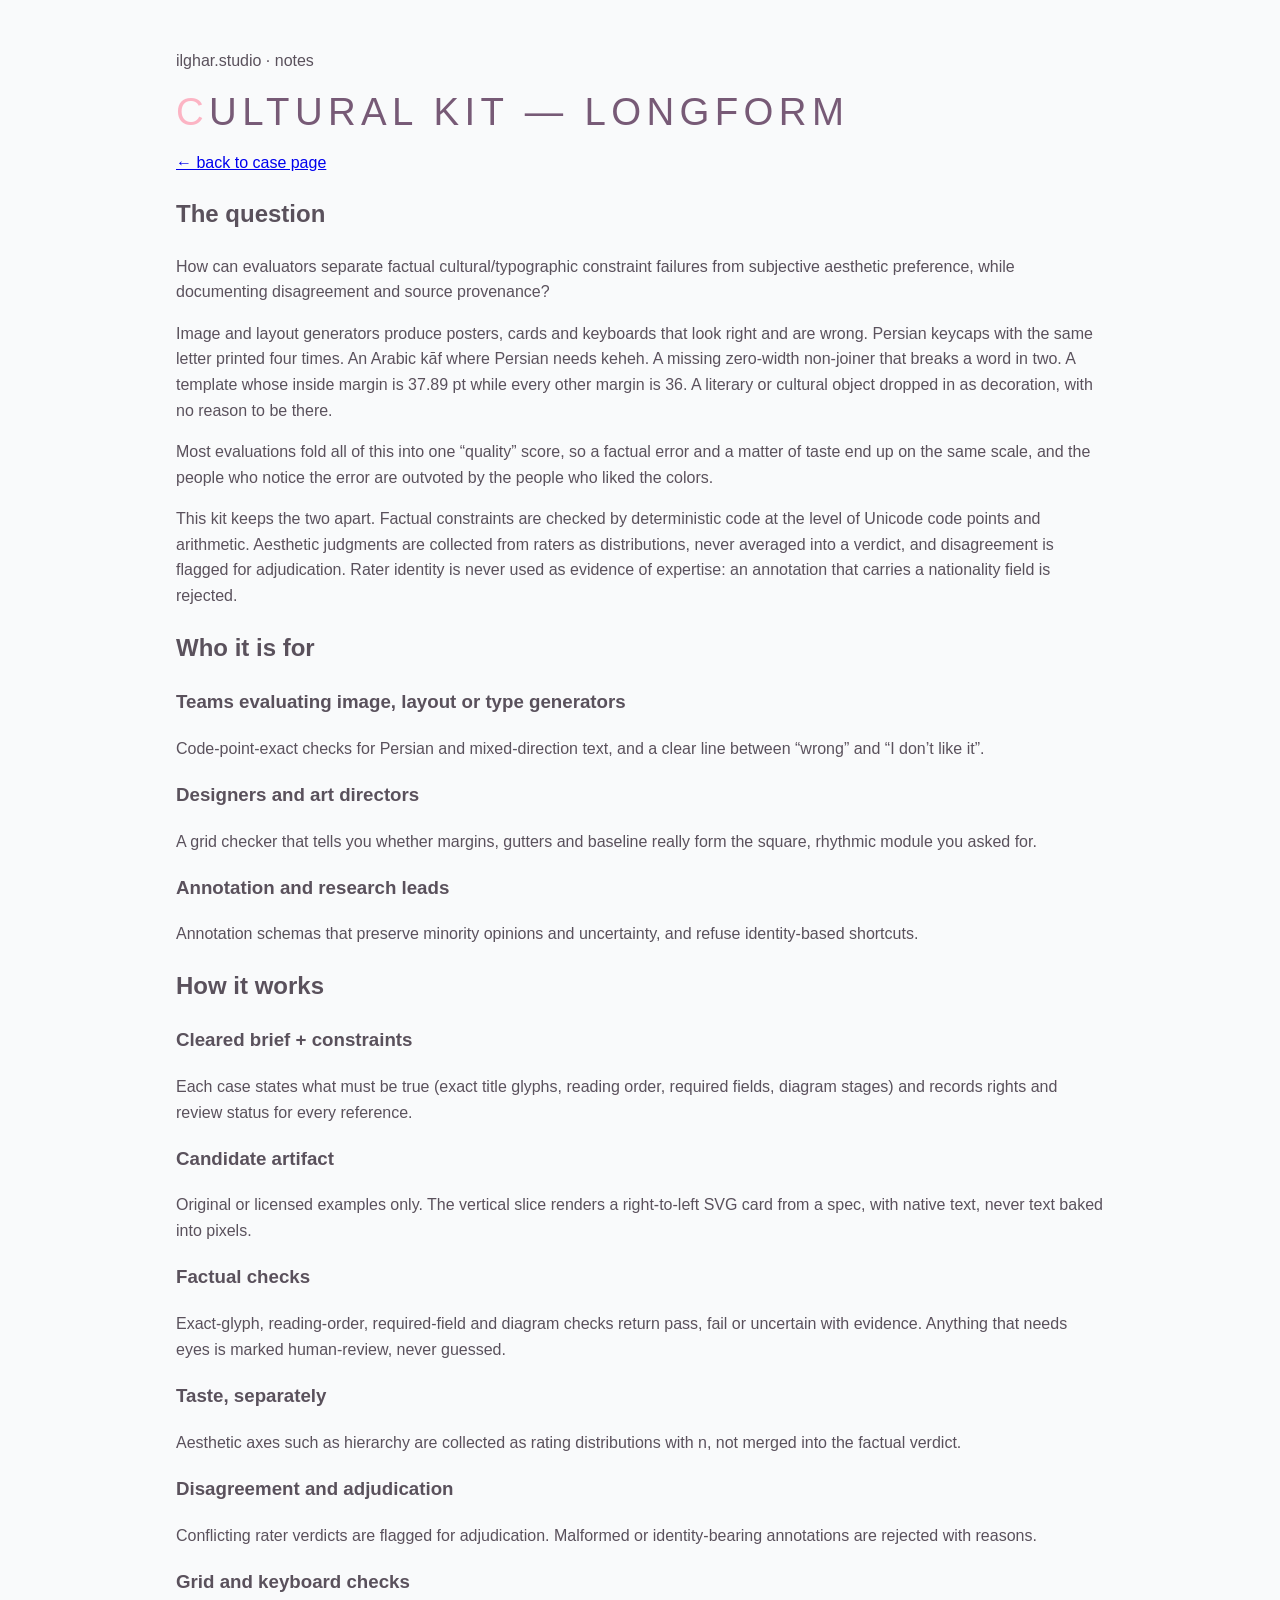
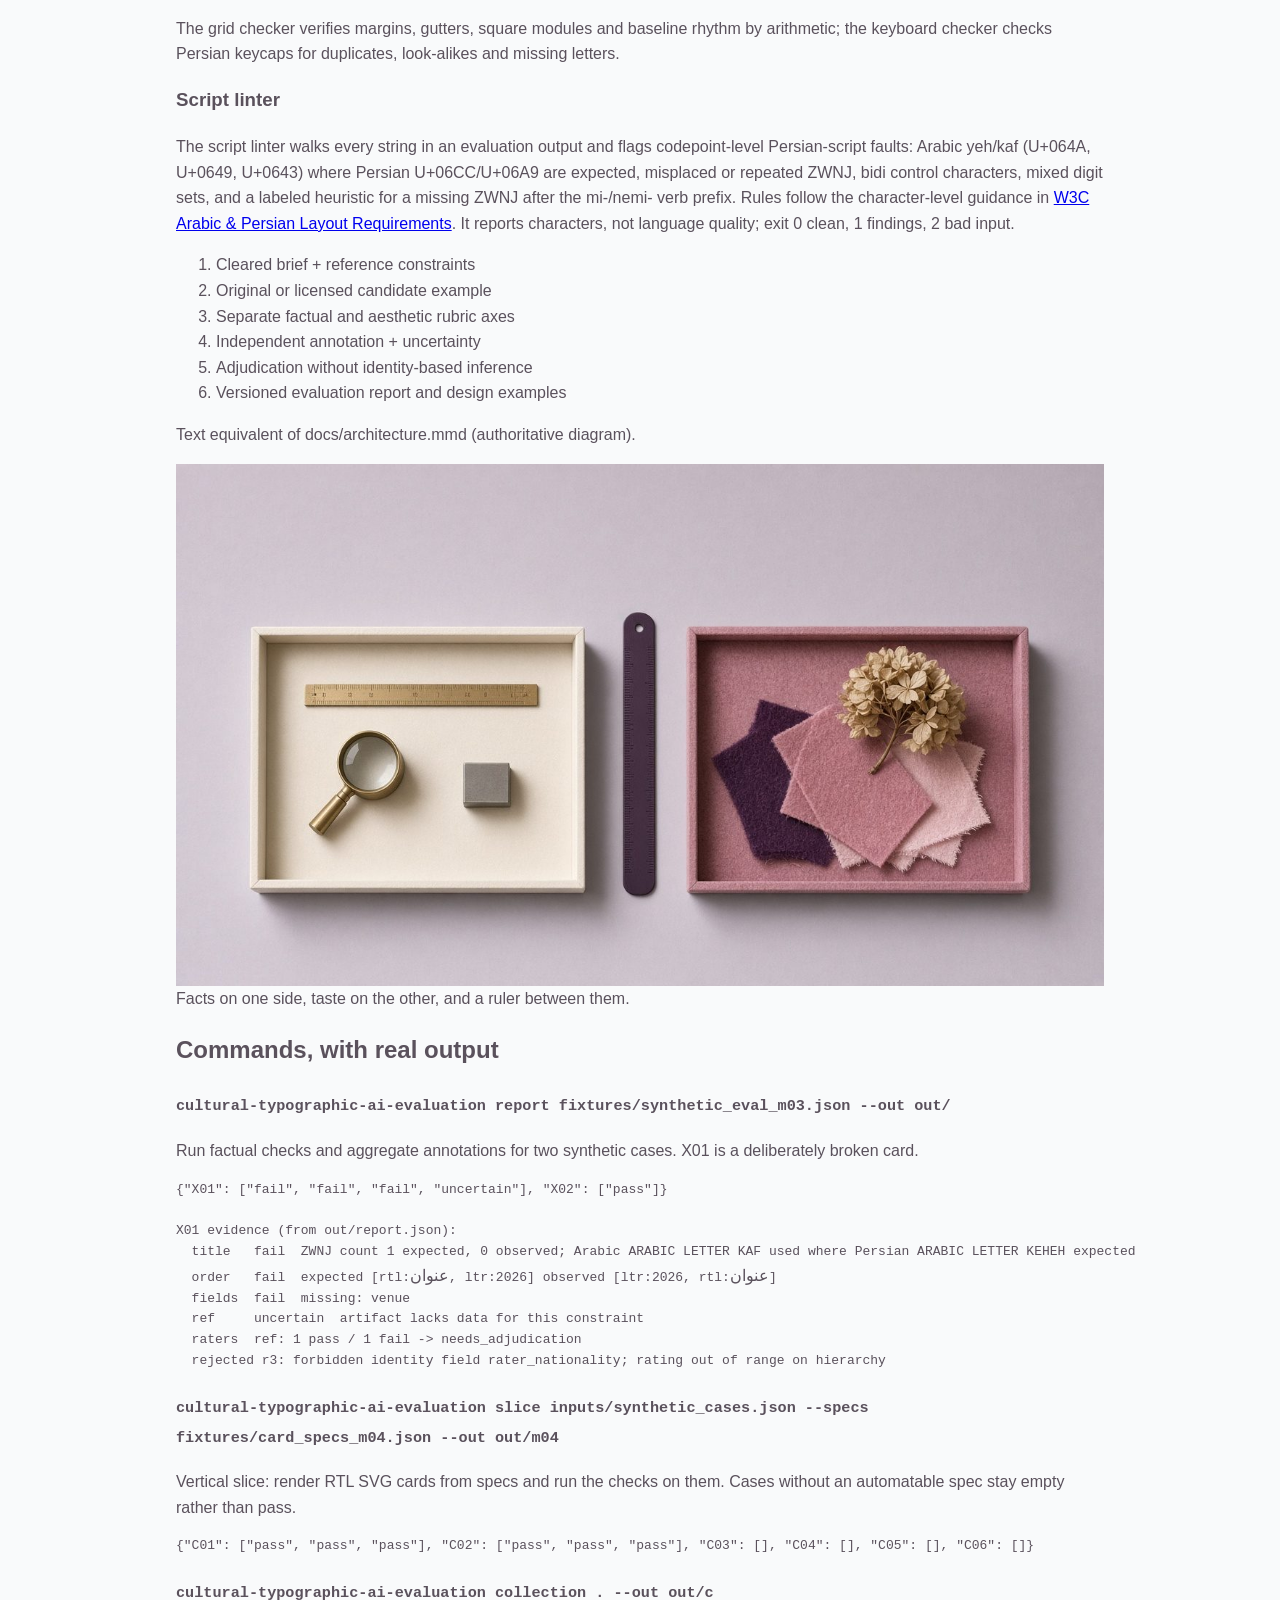
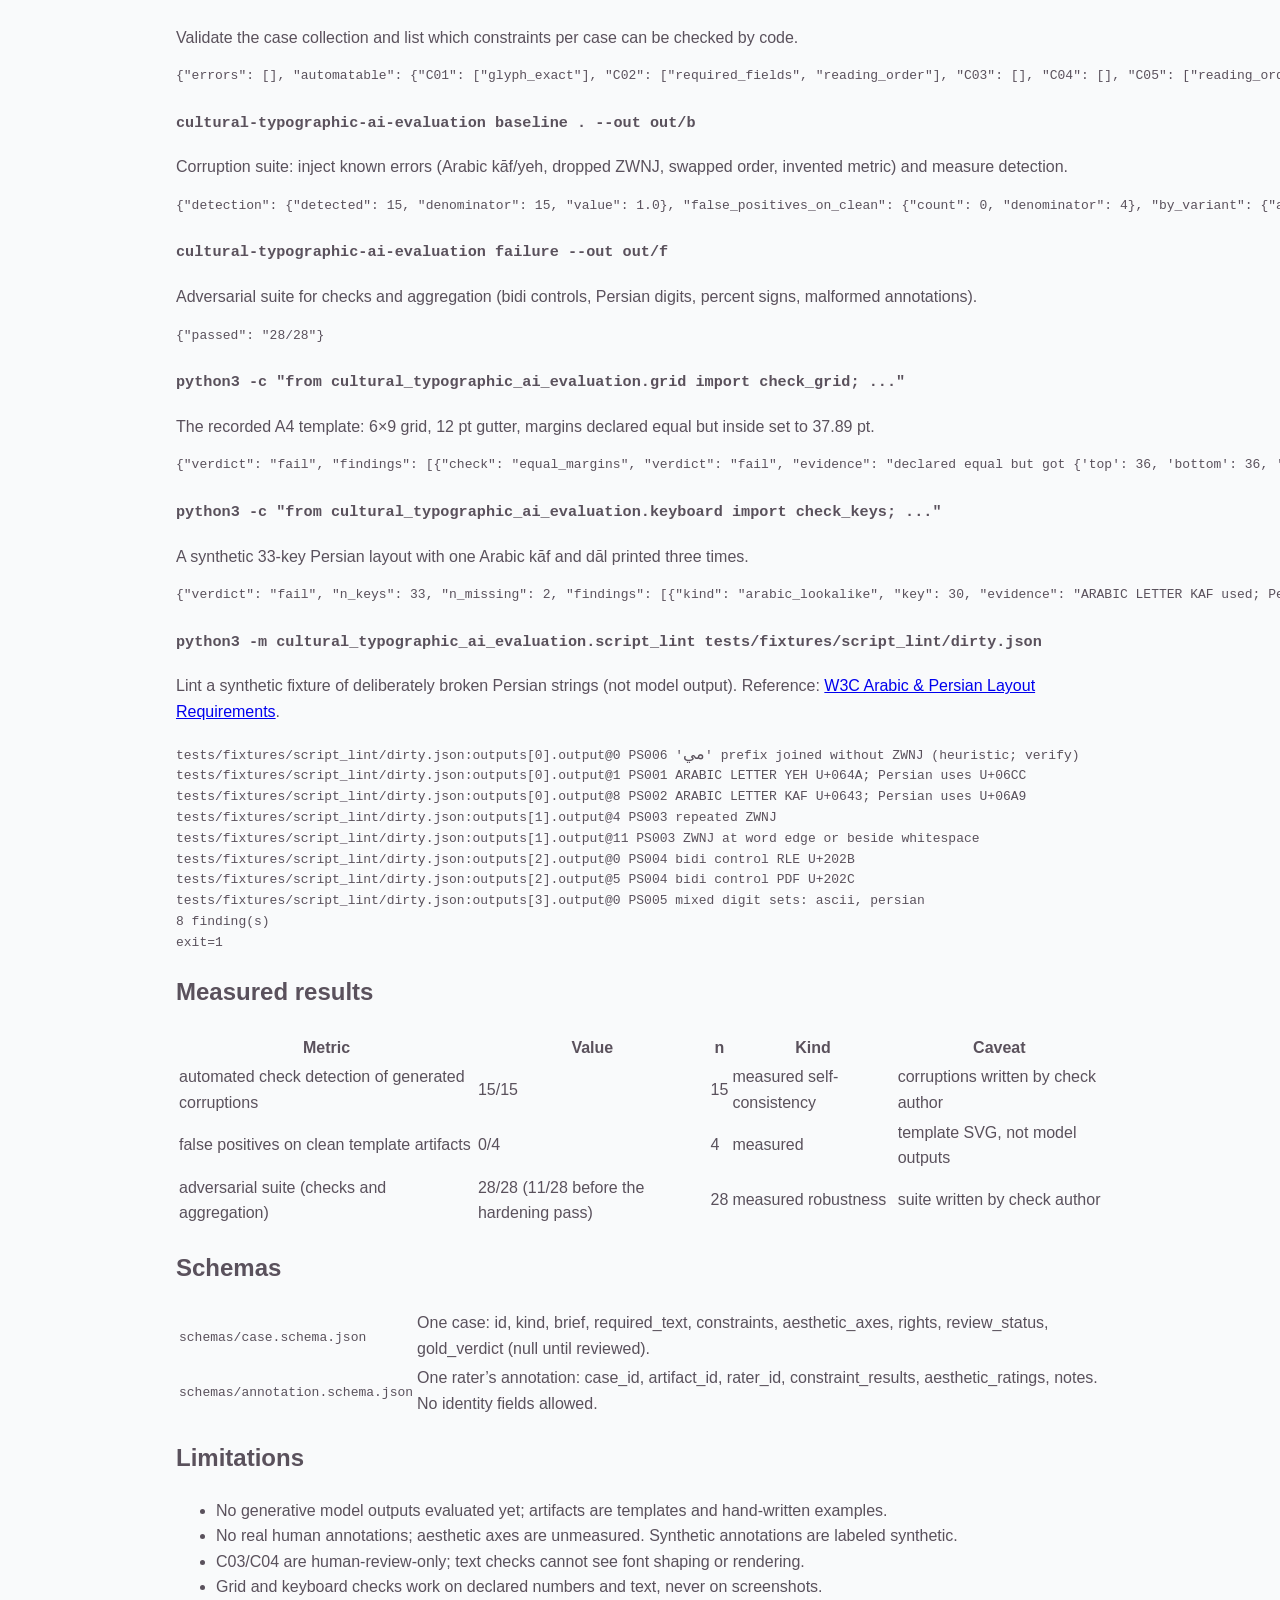
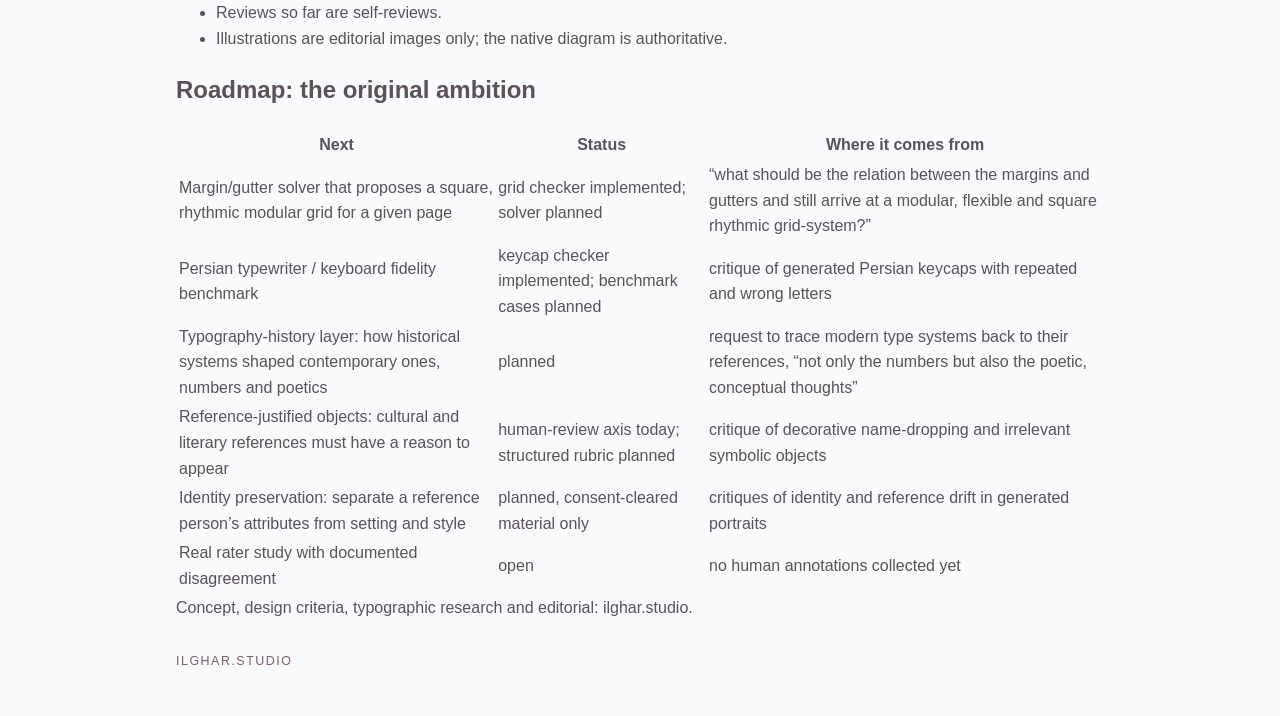
==== docs/PAGES_LONGFORM.html @ 25f8b721 "fix(pages): first-screen hero+proof+live glyph; longform to docs; palette; reshoot" ====
<!doctype html><html lang="en"><meta charset="utf-8"><meta name="viewport" content="width=device-width,initial-scale=1">
<title>Cultural kit — longform notes · ilghar.studio</title>
<link rel="stylesheet" href="../site/tokens.css">
<link rel="stylesheet" href="../site/pages-shell.css">
<link rel="stylesheet" href="../site/fonts/fonts.css">
<body><main class="narrow" style="max-width:960px;margin:0 auto;padding:2rem 1rem">
<p class="kicker">ilghar.studio · notes</p>
<h1><span class="initial" style="color:var(--accent-dot)">C</span>ultural kit — longform</h1>
<p><a href="../site/">← back to case page</a></p>
<section class="col"><h2>The question</h2><p class="pitch">How can evaluators separate factual cultural/typographic constraint failures from subjective aesthetic preference, while documenting disagreement and source provenance?</p><p>Image and layout generators produce posters, cards and keyboards that look right and are wrong. Persian keycaps with the same letter printed four times. An Arabic kāf where Persian needs keheh. A missing zero-width non-joiner that breaks a word in two. A template whose inside margin is 37.89 pt while every other margin is 36. A literary or cultural object dropped in as decoration, with no reason to be there.</p><p>Most evaluations fold all of this into one “quality” score, so a factual error and a matter of taste end up on the same scale, and the people who notice the error are outvoted by the people who liked the colors.</p><p>This kit keeps the two apart. Factual constraints are checked by deterministic code at the level of Unicode code points and arithmetic. Aesthetic judgments are collected from raters as distributions, never averaged into a verdict, and disagreement is flagged for adjudication. Rater identity is never used as evidence of expertise: an annotation that carries a nationality field is rejected.</p></section>
<section><h2>Who it is for</h2><div class="cards"><div class="card"><h3>Teams evaluating image, layout or type generators</h3><p>Code-point-exact checks for Persian and mixed-direction text, and a clear line between “wrong” and “I don’t like it”.</p></div><div class="card"><h3>Designers and art directors</h3><p>A grid checker that tells you whether margins, gutters and baseline really form the square, rhythmic module you asked for.</p></div><div class="card"><h3>Annotation and research leads</h3><p>Annotation schemas that preserve minority opinions and uncertainty, and refuse identity-based shortcuts.</p></div></div></section>
<section><h2>How it works</h2><div class="cards steps"><div class="card step"><h3>Cleared brief + constraints</h3><p>Each case states what must be true (exact title glyphs, reading order, required fields, diagram stages) and records rights and review status for every reference.</p></div><div class="card step"><h3>Candidate artifact</h3><p>Original or licensed examples only. The vertical slice renders a right-to-left SVG card from a spec, with native text, never text baked into pixels.</p></div><div class="card step"><h3>Factual checks</h3><p>Exact-glyph, reading-order, required-field and diagram checks return pass, fail or uncertain with evidence. Anything that needs eyes is marked human-review, never guessed.</p></div><div class="card step"><h3>Taste, separately</h3><p>Aesthetic axes such as hierarchy are collected as rating distributions with n, not merged into the factual verdict.</p></div><div class="card step"><h3>Disagreement and adjudication</h3><p>Conflicting rater verdicts are flagged for adjudication. Malformed or identity-bearing annotations are rejected with reasons.</p></div><div class="card step"><h3>Grid and keyboard checks</h3><p>The grid checker verifies margins, gutters, square modules and baseline rhythm by arithmetic; the keyboard checker checks Persian keycaps for duplicates, look-alikes and missing letters.</p></div><div class="card step"><h3>Script linter</h3><p>The script linter walks every string in an evaluation output and flags codepoint-level Persian-script faults: Arabic yeh/kaf (U+064A, U+0649, U+0643) where Persian U+06CC/U+06A9 are expected, misplaced or repeated ZWNJ, bidi control characters, mixed digit sets, and a labeled heuristic for a missing ZWNJ after the mi-/nemi- verb prefix. Rules follow the character-level guidance in <a href="https://www.w3.org/TR/alreq/">W3C Arabic &amp; Persian Layout Requirements</a>. It reports characters, not language quality; exit 0 clean, 1 findings, 2 bad input.</p></div></div>
<figure><ol><li>Cleared brief + reference constraints</li><li>Original or licensed candidate example</li><li>Separate factual and aesthetic rubric axes</li><li>Independent annotation + uncertainty</li><li>Adjudication without identity-based inference</li><li>Versioned evaluation report and design examples</li></ol><figcaption>Text equivalent of docs/architecture.mmd (authoritative diagram).</figcaption></figure></section>
<figure><img src="../assets/fact-vs-taste.svg" alt="Two trays divided by a plum ruler: measuring tools on the left, swatches and a dried flower on the right." width="1280" height="720" loading="lazy"><figcaption>Facts on one side, taste on the other, and a ruler between them.</figcaption></figure>
<section class="col"><h2>Commands, with real output</h2><h3><code>cultural-typographic-ai-evaluation report fixtures/synthetic_eval_m03.json --out out/</code></h3><p>Run factual checks and aggregate annotations for two synthetic cases. X01 is a deliberately broken card.</p><pre>{&quot;X01&quot;: [&quot;fail&quot;, &quot;fail&quot;, &quot;fail&quot;, &quot;uncertain&quot;], &quot;X02&quot;: [&quot;pass&quot;]}

X01 evidence (from out/report.json):
  title   fail  ZWNJ count 1 expected, 0 observed; Arabic ARABIC LETTER KAF used where Persian ARABIC LETTER KEHEH expected
  order   fail  expected [rtl:<span lang="fa" dir="rtl">عنوان</span>, ltr:2026] observed [ltr:2026, rtl:<span lang="fa" dir="rtl">عنوان</span>]
  fields  fail  missing: venue
  ref     uncertain  artifact lacks data for this constraint
  raters  ref: 1 pass / 1 fail -&gt; needs_adjudication
  rejected r3: forbidden identity field rater_nationality; rating out of range on hierarchy</pre><h3><code>cultural-typographic-ai-evaluation slice inputs/synthetic_cases.json --specs fixtures/card_specs_m04.json --out out/m04</code></h3><p>Vertical slice: render RTL SVG cards from specs and run the checks on them. Cases without an automatable spec stay empty rather than pass.</p><pre>{&quot;C01&quot;: [&quot;pass&quot;, &quot;pass&quot;, &quot;pass&quot;], &quot;C02&quot;: [&quot;pass&quot;, &quot;pass&quot;, &quot;pass&quot;], &quot;C03&quot;: [], &quot;C04&quot;: [], &quot;C05&quot;: [], &quot;C06&quot;: []}</pre><h3><code>cultural-typographic-ai-evaluation collection . --out out/c</code></h3><p>Validate the case collection and list which constraints per case can be checked by code.</p><pre>{&quot;errors&quot;: [], &quot;automatable&quot;: {&quot;C01&quot;: [&quot;glyph_exact&quot;], &quot;C02&quot;: [&quot;required_fields&quot;, &quot;reading_order&quot;], &quot;C03&quot;: [], &quot;C04&quot;: [], &quot;C05&quot;: [&quot;reading_order&quot;, &quot;glyph_exact&quot;], &quot;C06&quot;: [&quot;diagram_fidelity&quot;]}}</pre><h3><code>cultural-typographic-ai-evaluation baseline . --out out/b</code></h3><p>Corruption suite: inject known errors (Arabic kāf/yeh, dropped ZWNJ, swapped order, invented metric) and measure detection.</p><pre>{&quot;detection&quot;: {&quot;detected&quot;: 15, &quot;denominator&quot;: 15, &quot;value&quot;: 1.0}, &quot;false_positives_on_clean&quot;: {&quot;count&quot;: 0, &quot;denominator&quot;: 4}, &quot;by_variant&quot;: {&quot;arabic_kaf&quot;: {&quot;detected&quot;: 2}, &quot;arabic_yeh&quot;: {&quot;detected&quot;: 2}, &quot;drop_stage&quot;: {&quot;detected&quot;: 1}, &quot;drop_venue&quot;: {&quot;detected&quot;: 3}, &quot;drop_zwnj&quot;: {&quot;detected&quot;: 1}, &quot;invented_metric&quot;: {&quot;detected&quot;: 1}, &quot;swap_order&quot;: {&quot;detected&quot;: 1}, &quot;title_moved_last&quot;: {&quot;detected&quot;: 3}, &quot;zwnj_to_space&quot;: {&quot;detected&quot;: 1}}}</pre><h3><code>cultural-typographic-ai-evaluation failure --out out/f</code></h3><p>Adversarial suite for checks and aggregation (bidi controls, Persian digits, percent signs, malformed annotations).</p><pre>{&quot;passed&quot;: &quot;28/28&quot;}</pre><h3><code>python3 -c &quot;from cultural_typographic_ai_evaluation.grid import check_grid; ...&quot;</code></h3><p>The recorded A4 template: 6×9 grid, 12 pt gutter, margins declared equal but inside set to 37.89 pt.</p><pre>{&quot;verdict&quot;: &quot;fail&quot;, &quot;findings&quot;: [{&quot;check&quot;: &quot;equal_margins&quot;, &quot;verdict&quot;: &quot;fail&quot;, &quot;evidence&quot;: &quot;declared equal but got {&#x27;top&#x27;: 36, &#x27;bottom&#x27;: 36, &#x27;inside&#x27;: 37.89, &#x27;outside&#x27;: 36} pt&quot;}, {&quot;check&quot;: &quot;square_modules&quot;, &quot;verdict&quot;: &quot;fail&quot;, &quot;evidence&quot;: &quot;module 76.898 x 74.877 pt (difference 2.021)&quot;}], &quot;derived&quot;: {&quot;text_area&quot;: [521.386, 769.89], &quot;module&quot;: [76.898, 74.877]}}</pre><h3><code>python3 -c &quot;from cultural_typographic_ai_evaluation.keyboard import check_keys; ...&quot;</code></h3><p>A synthetic 33-key Persian layout with one Arabic kāf and dāl printed three times.</p><pre>{&quot;verdict&quot;: &quot;fail&quot;, &quot;n_keys&quot;: 33, &quot;n_missing&quot;: 2, &quot;findings&quot;: [{&quot;kind&quot;: &quot;arabic_lookalike&quot;, &quot;key&quot;: 30, &quot;evidence&quot;: &quot;ARABIC LETTER KAF used; Persian needs ARABIC LETTER KEHEH&quot;}, {&quot;kind&quot;: &quot;duplicate&quot;, &quot;key&quot;: &quot;9,31,40&quot;, &quot;evidence&quot;: &quot;U+062F appears on 3 keys&quot;}, {&quot;kind&quot;: &quot;missing&quot;, &quot;key&quot;: null, &quot;evidence&quot;: &quot;U+0647 U+06CC&quot;}]}</pre><h3><code>python3 -m cultural_typographic_ai_evaluation.script_lint tests/fixtures/script_lint/dirty.json</code></h3><p>Lint a synthetic fixture of deliberately broken Persian strings (not model output). Reference: <a href="https://www.w3.org/TR/alreq/">W3C Arabic &amp; Persian Layout Requirements</a>.</p><pre>tests/fixtures/script_lint/dirty.json:outputs[0].output@0 PS006 &#x27;<span lang="fa" dir="rtl">مي</span>&#x27; prefix joined without ZWNJ (heuristic; verify)
tests/fixtures/script_lint/dirty.json:outputs[0].output@1 PS001 ARABIC LETTER YEH U+064A; Persian uses U+06CC
tests/fixtures/script_lint/dirty.json:outputs[0].output@8 PS002 ARABIC LETTER KAF U+0643; Persian uses U+06A9
tests/fixtures/script_lint/dirty.json:outputs[1].output@4 PS003 repeated ZWNJ
tests/fixtures/script_lint/dirty.json:outputs[1].output@11 PS003 ZWNJ at word edge or beside whitespace
tests/fixtures/script_lint/dirty.json:outputs[2].output@0 PS004 bidi control RLE U+202B
tests/fixtures/script_lint/dirty.json:outputs[2].output@5 PS004 bidi control PDF U+202C
tests/fixtures/script_lint/dirty.json:outputs[3].output@0 PS005 mixed digit sets: ascii, persian
8 finding(s)
exit=1</pre></section>
<section class="col"><h2>Measured results</h2><table><thead><tr><th scope=col>Metric</th><th scope=col>Value</th><th scope=col>n</th><th scope=col>Kind</th><th scope=col>Caveat</th></tr></thead><tbody><tr><td>automated check detection of generated corruptions</td><td>15/15</td><td>15</td><td>measured self-consistency</td><td>corruptions written by check author</td></tr><tr><td>false positives on clean template artifacts</td><td>0/4</td><td>4</td><td>measured</td><td>template SVG, not model outputs</td></tr><tr><td>adversarial suite (checks and aggregation)</td><td>28/28 (11/28 before the hardening pass)</td><td>28</td><td>measured robustness</td><td>suite written by check author</td></tr></tbody></table></section>
<section class="col"><h2>Schemas</h2><table><tbody><tr><td><code>schemas/case.schema.json</code></td><td>One case: id, kind, brief, required_text, constraints, aesthetic_axes, rights, review_status, gold_verdict (null until reviewed).</td></tr><tr><td><code>schemas/annotation.schema.json</code></td><td>One rater’s annotation: case_id, artifact_id, rater_id, constraint_results, aesthetic_ratings, notes. No identity fields allowed.</td></tr></tbody></table></section>
<section class="col"><h2>Limitations</h2><ul><li>No generative model outputs evaluated yet; artifacts are templates and hand-written examples.</li><li>No real human annotations; aesthetic axes are unmeasured. Synthetic annotations are labeled synthetic.</li><li>C03/C04 are human-review-only; text checks cannot see font shaping or rendering.</li><li>Grid and keyboard checks work on declared numbers and text, never on screenshots.</li><li>Reviews so far are self-reviews.</li><li>Illustrations are editorial images only; the native diagram is authoritative.</li></ul></section>
<section class="col"><h2>Roadmap: the original ambition</h2><table><thead><tr><th scope=col>Next</th><th scope=col>Status</th><th scope=col>Where it comes from</th></tr></thead><tbody><tr><td>Margin/gutter solver that proposes a square, rhythmic modular grid for a given page</td><td>grid checker implemented; solver planned</td><td>“what should be the relation between the margins and gutters and still arrive at a modular, flexible and square rhythmic grid-system?”</td></tr><tr><td>Persian typewriter / keyboard fidelity benchmark</td><td>keycap checker implemented; benchmark cases planned</td><td>critique of generated Persian keycaps with repeated and wrong letters</td></tr><tr><td>Typography-history layer: how historical systems shaped contemporary ones, numbers and poetics</td><td>planned</td><td>request to trace modern type systems back to their references, “not only the numbers but also the poetic, conceptual thoughts”</td></tr><tr><td>Reference-justified objects: cultural and literary references must have a reason to appear</td><td>human-review axis today; structured rubric planned</td><td>critique of decorative name-dropping and irrelevant symbolic objects</td></tr><tr><td>Identity preservation: separate a reference person’s attributes from setting and style</td><td>planned, consent-cleared material only</td><td>critiques of identity and reference drift in generated portraits</td></tr><tr><td>Real rater study with documented disagreement</td><td>open</td><td>no human annotations collected yet</td></tr></tbody></table></section>
<footer class="col">Concept, design criteria, typographic research and editorial: ilghar.studio.</footer>

<p class="ilg-credit">ilghar.studio</p>
</main></body></html>
---- site/tokens.css ----
/* ilghar.studio design tokens. Source: hael-design-system (PDF palette + typography.md).
   Dark: .dark class, [data-theme=dark], or prefers-color-scheme when :root is not .light.
   No @import, no font URLs (CSP style-src/font-src 'self'). Pair with fonts/fonts.css. */
:root {
  /* PDF light */
  --canvas: #f9fafb; /* paper */
  --surface: #f5f7f9; /* cover-paper */
  --ink: #5a515c; /* body */
  --ink-deep: #473448; /* key terms */
  --muted: #7d5a7c; /* mauve-hair */
  --subtle: #948e95; /* grey */
  --subtle-2: #a6a1a7; /* grey-2 */
  --accent: #775a76; /* mauve-label */
  --accent-fg: #f9fafb;
  --line: #b8b4b9; /* grey-rule */
  --ring: #7d5a7c;
  --accent-dot: #fcb4c4; /* pink title initial */
  --title: #856a8e; /* mauve-emph */
  --label: #775a76;
  --dots: #9c819b;
  --hair: #7d5a7c;
  --front: #473448;
  /* type */
  --font-sans: "Jost", "Avenir Next", "Avenir", "Helvetica Neue", Helvetica, Arial, sans-serif;
  --font-display: "Jost", "Avenir Next", "Avenir", "Helvetica Neue", Helvetica, Arial, sans-serif;
  --font-fa: "Vazirmatn", "Noto Naskh Arabic", sans-serif;
  --font-mono: ui-monospace, SFMono-Regular, Menlo, monospace;
  --title-lat-family: "Jost", "Avenir Next", sans-serif;
  --title-lat-weight: 400;
  --title-fa-family: "Vazirmatn", "Noto Naskh Arabic", sans-serif;
  --title-fa-weight: 400;
  --title-fa-size: .9em;
  --label-weight: 500;
  --stroke-hair: .32pt;
  --stroke-dot: 2.15pt;
  --dot-pitch: 4.29pt;
  color-scheme: light;
}
.dark,
[data-theme="dark"] {
  --canvas: #2a272d; /* e-card */
  --surface: #302d34; /* e-card-2 */
  --ink: #d4d2d2; /* e-text */
  --ink-deep: #cf9aae; /* e-pink as deep accent on dark */
  --muted: #a6a1a7; /* grey-2 — dark label/muted (DESIGNER-BOSS dark label rule) */
  --subtle: #8f8595; /* e-mauve */
  --subtle-2: #8f8595;
  --accent: #cf9aae; /* e-pink */
  --accent-fg: #2a272d;
  --line: #57535c; /* e-outer-2 */
  --ring: #cf9aae;
  --accent-dot: #cf9aae;
  --title: #cf9aae;
  --label: #a6a1a7;
  --dots: #8f8595;
  --hair: #8f8595;
  --front: #cf9aae;
  color-scheme: dark;
}
@media (prefers-color-scheme: dark) {
  :root:not(.light):not([data-theme="light"]) {
    --canvas: #2a272d;
    --surface: #302d34;
    --ink: #d4d2d2;
    --ink-deep: #cf9aae;
    --muted: #a6a1a7;
    --subtle: #8f8595;
    --subtle-2: #8f8595;
    --accent: #cf9aae;
    --accent-fg: #2a272d;
    --line: #57535c;
    --ring: #cf9aae;
    --accent-dot: #cf9aae;
    --title: #cf9aae;
    --label: #a6a1a7;
    --dots: #8f8595;
    --hair: #8f8595;
    --front: #cf9aae;
    color-scheme: dark;
  }
}
---- site/pages-shell.css ----
/* Shared Pages landing shell. Load after tokens.css. Max-width, pink initial, image bounds. */
*,*::before,*::after{box-sizing:border-box}
html{background:var(--canvas);color:var(--ink)}
body{margin:0;min-height:100dvh;background:var(--canvas);color:var(--ink);font-family:var(--font-sans);font-weight:400;line-height:1.6;-webkit-font-smoothing:antialiased}
img,svg,video,canvas,iframe{max-width:100%;height:auto;display:block}
.ilg-wrap,.ilg-main,main{max-width:960px;margin-inline:auto;padding:clamp(1.25rem,4vw,3rem) clamp(1rem,4vw,2rem);width:100%}
.ilg-wrap--narrow,main.narrow{max-width:48rem}
.ilg-hero{margin:0 0 1.5rem}
.ilg-kicker{font-family:var(--font-sans);font-weight:var(--label-weight);font-size:.78rem;letter-spacing:.14em;text-transform:uppercase;color:var(--label);margin:0 0 .5rem}
/* hero title block (DESIGNER—BOSS): first letter pink, caps + letterspacing in label colour */
.ilg-title,.ilg-hero h1,h1{
  font-family:var(--title-lat-family);
  font-weight:var(--title-lat-weight,400);
  font-size:clamp(1.6rem,4vw,2.4rem);
  line-height:1.15;
  letter-spacing:.14em;
  text-transform:uppercase;
  color:var(--label); /* #775a76 light / #a6a1a7 dark */
  margin:.25rem 0 .75rem;
  text-wrap:balance;
}
.ilg-title .initial,.ilg-hero h1 .initial,h1 .initial{color:var(--accent-dot); /* #fcb4c4 / #cf9aae */}
.ilg-title [lang="fa"],.ilg-hero h1 [lang="fa"],h1 [lang="fa"]{
  font-family:var(--title-fa-family);font-weight:var(--title-fa-weight,400);
  font-size:var(--title-fa-size,.9em);letter-spacing:0;text-transform:none;
}
.ilg-sub{font-size:clamp(1.05rem,2vw,1.25rem);font-weight:300;color:var(--ink);max-width:40rem;margin:0 0 1rem}
.ilg-cta{display:inline-flex;align-items:center;gap:.5rem;font-weight:500;font-size:.9rem;letter-spacing:.06em;text-transform:uppercase;color:var(--accent-fg);background:var(--accent);border:1px solid var(--accent);border-radius:999px;padding:.55rem 1.1rem;text-decoration:none}
.ilg-cta:focus-visible{outline:2px solid var(--ring);outline-offset:3px}
.ilg-app{margin:1.25rem 0 2rem;max-width:100%}
.ilg-app>*{max-width:100%}
.ilg-frame{background:var(--surface);border:1px solid var(--line);border-radius:12px;padding:clamp(.5rem,1.2vw,1rem);overflow:hidden;max-width:100%}
.ilg-frame img,.ilg-frame svg,.ilg-frame canvas{width:100%;height:auto;border-radius:8px}
.ilg-credit{font-size:.78rem;letter-spacing:.12em;text-transform:uppercase;color:var(--muted);margin-top:2rem}
[lang="fa"]{font-family:var(--font-fa);letter-spacing:0;text-transform:none}

/* boards/frames stay inside the text column */
.board,.ilg-frame,figure{max-width:100%;margin-inline:0}
.board img,.board picture,.board svg{width:100%;max-width:100%;height:auto;display:block}
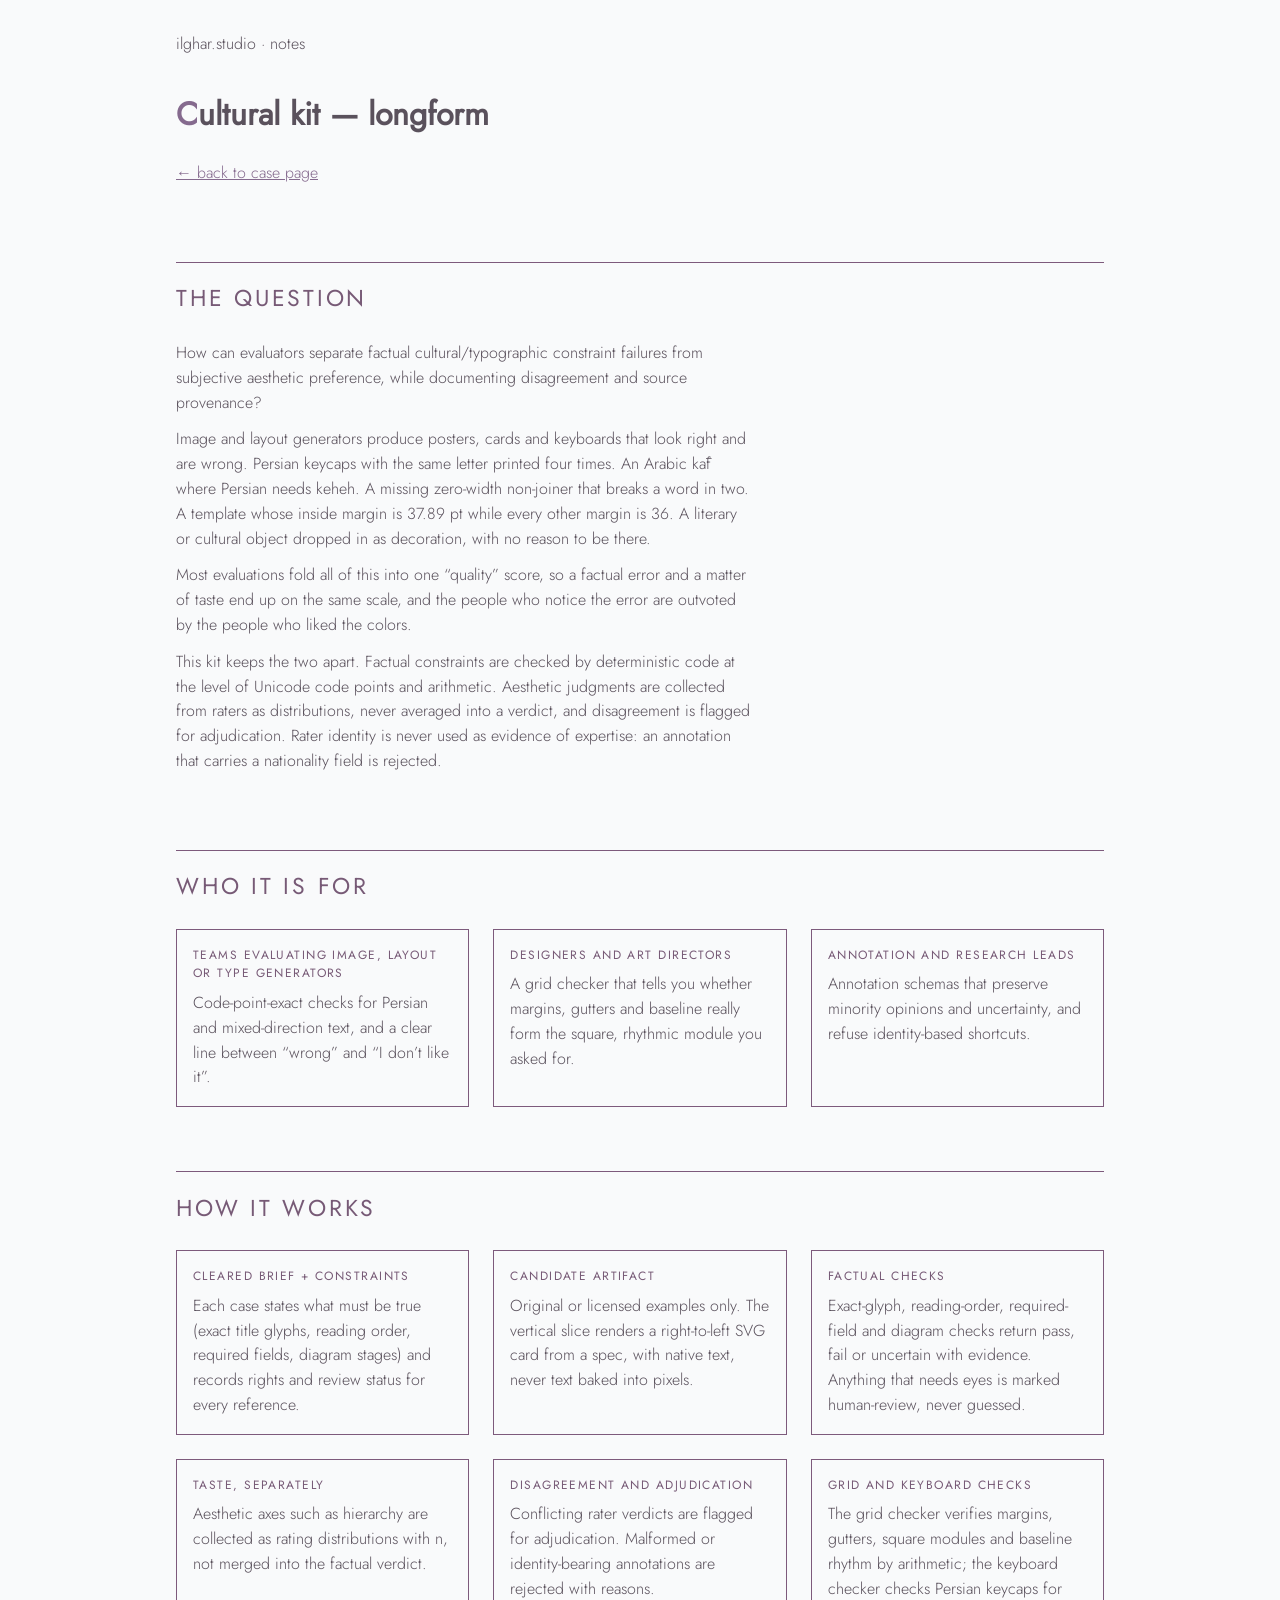
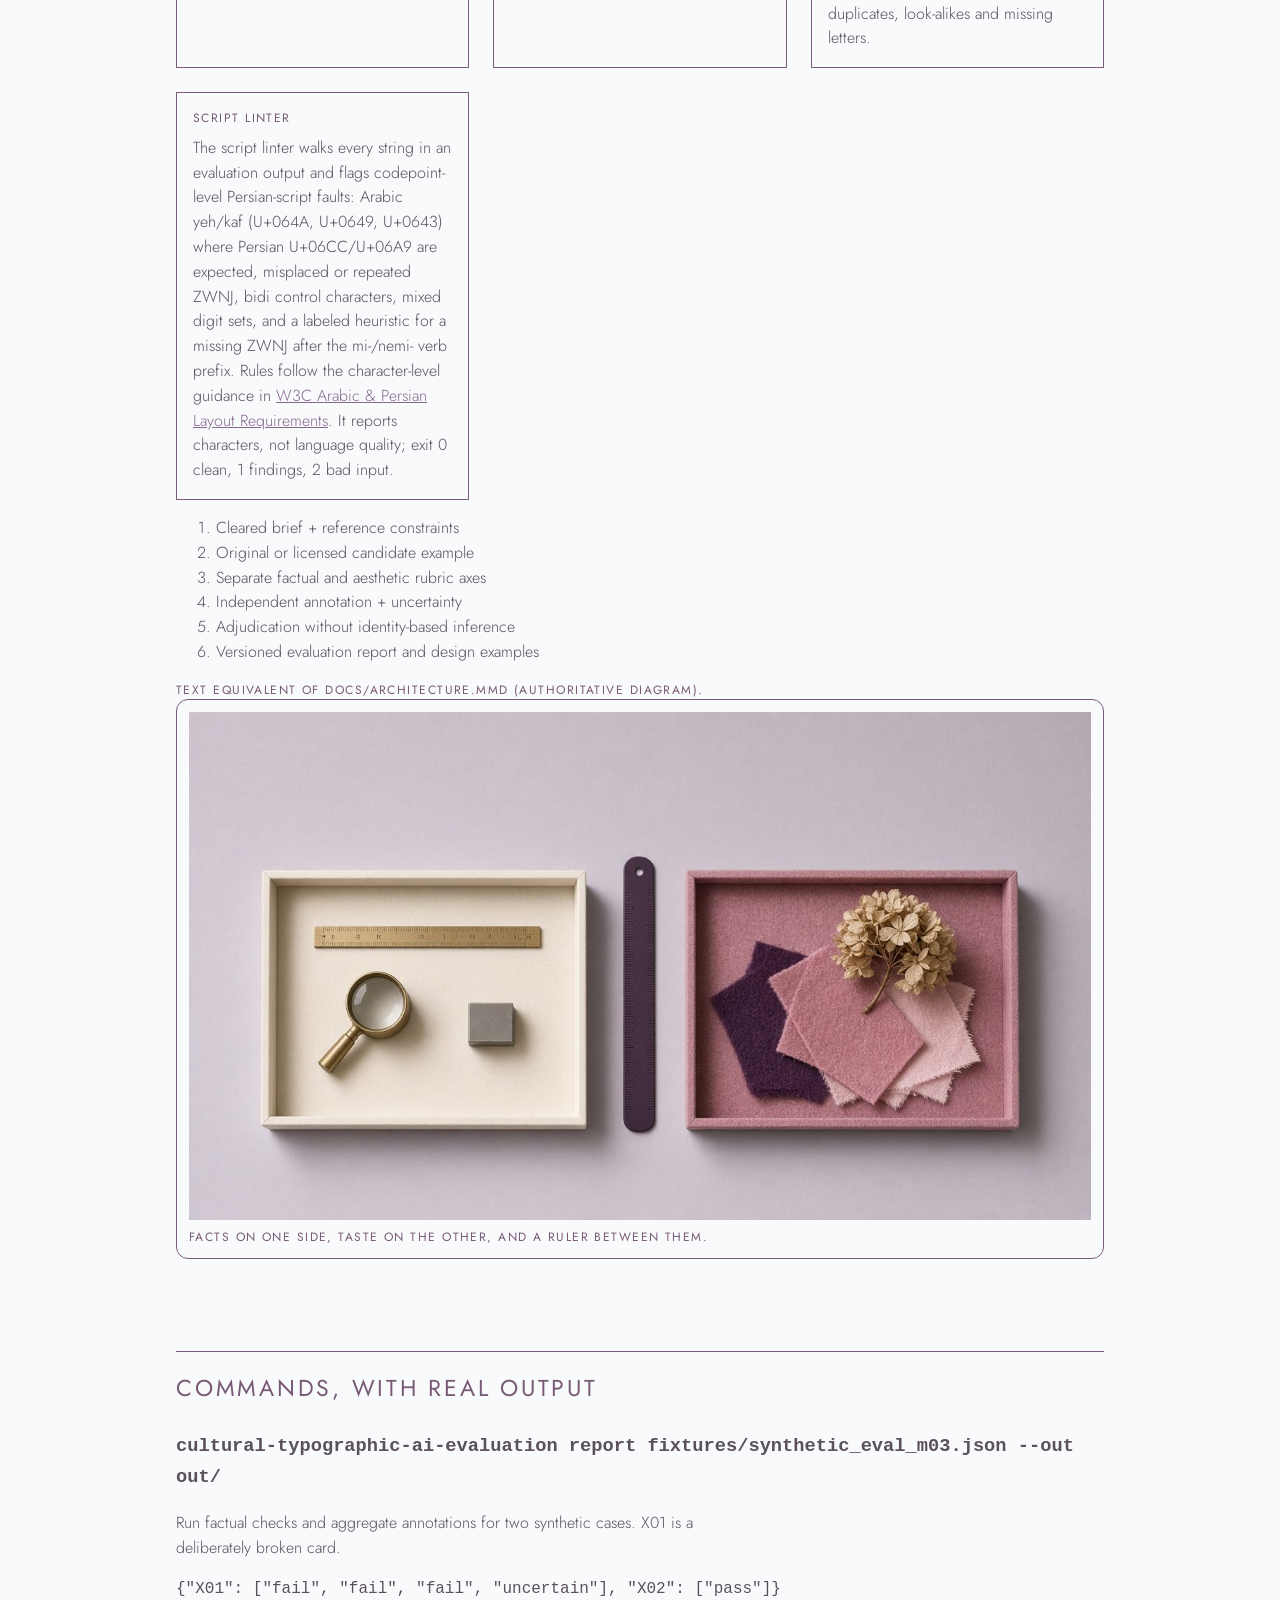
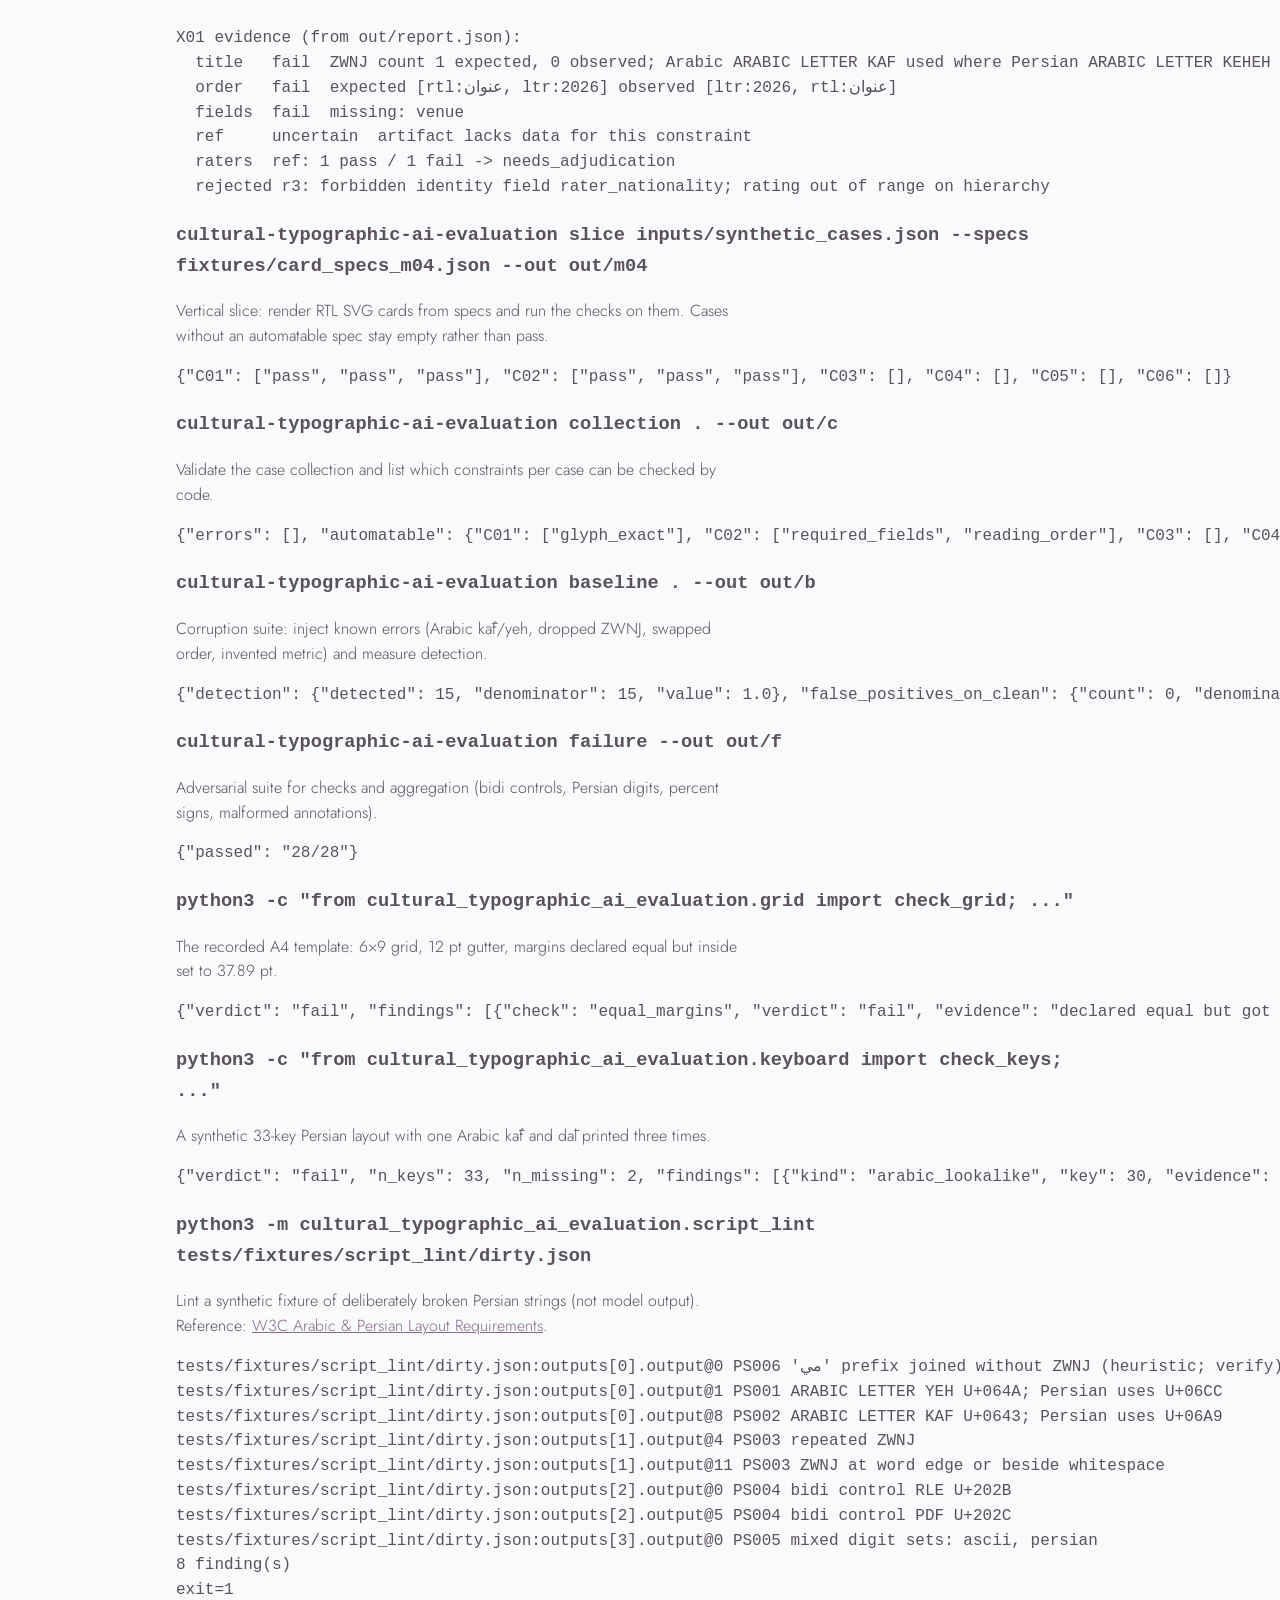
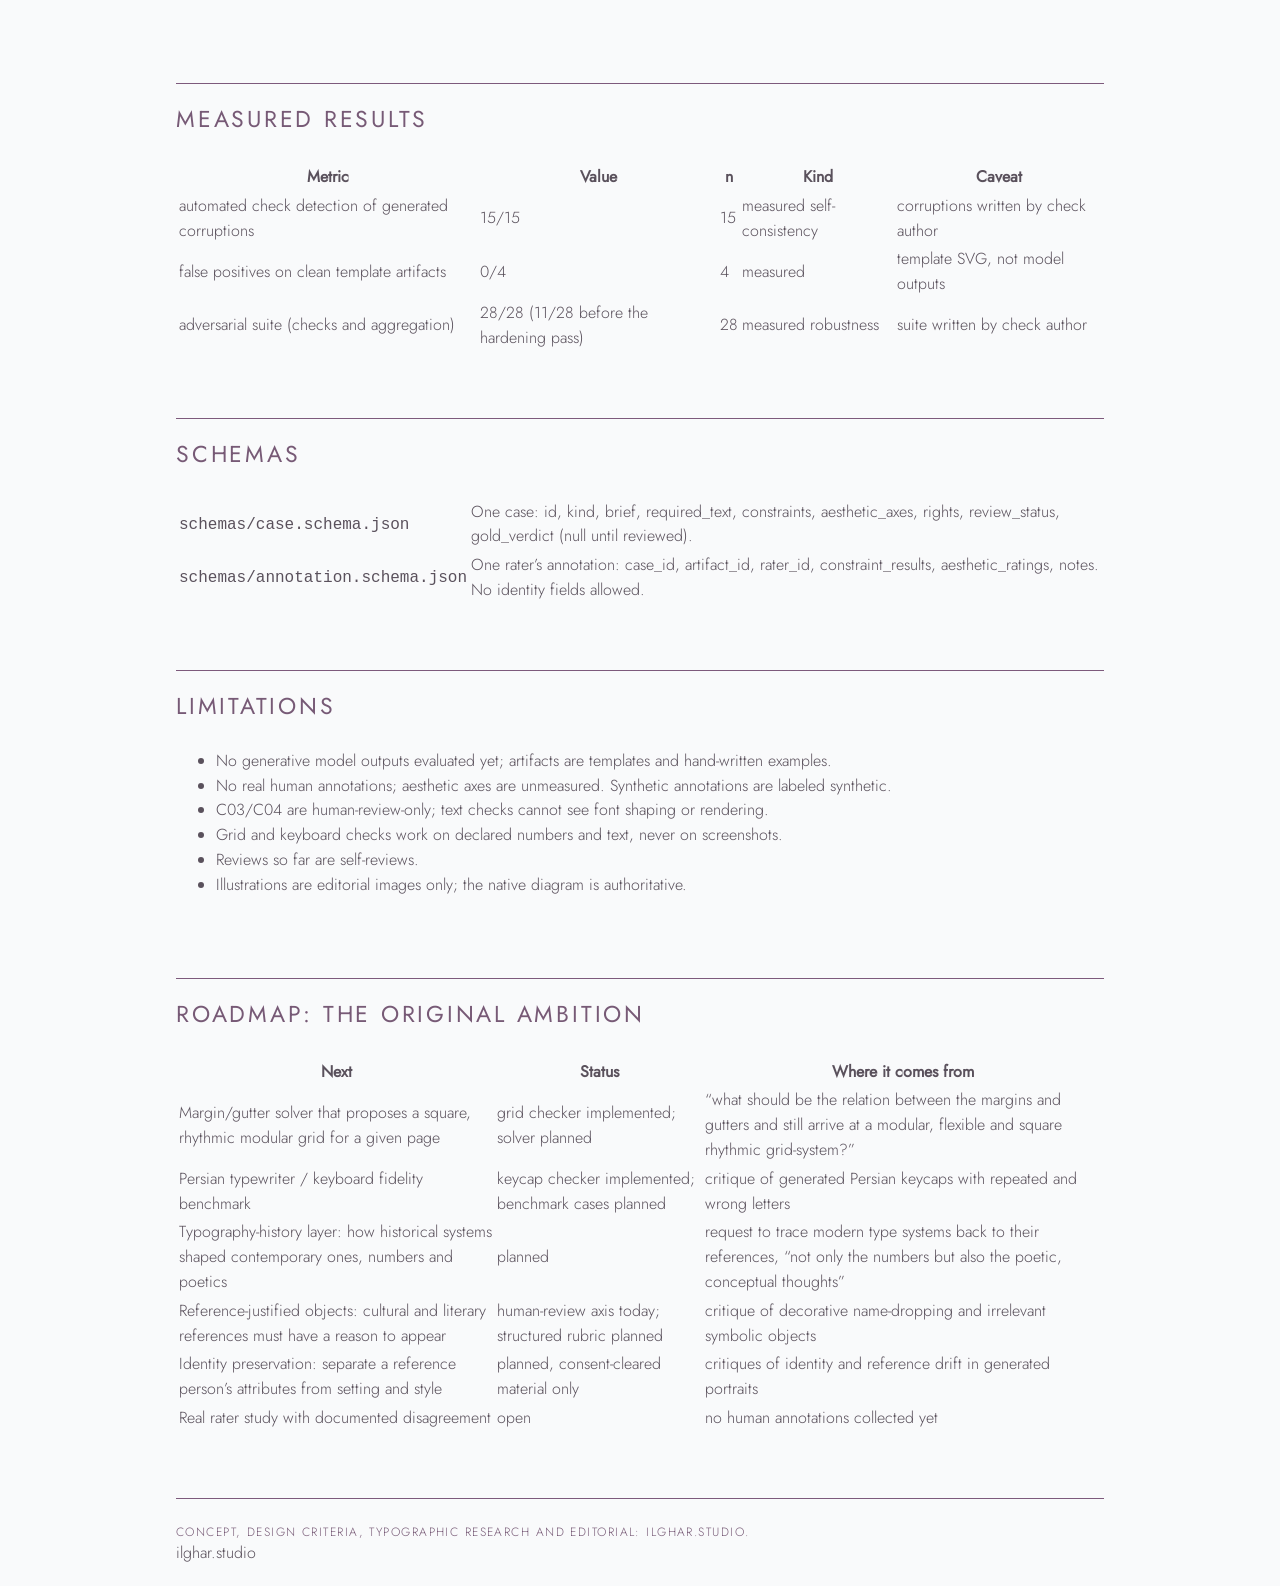
==== commit be1dceb2: "ci: live SÁBÁT column 100/720/760; photo allowlist skips dark-source only Exempt disagreement.svg, f" ====
--- a/docs/PAGES_LONGFORM.html
+++ b/docs/PAGES_LONGFORM.html
@@ -3,6 +3,49 @@
 <link rel="stylesheet" href="../site/tokens.css">
 <link rel="stylesheet" href="../site/pages-shell.css">
 <link rel="stylesheet" href="../site/fonts/fonts.css">
+<style>
+/* Allowlisted photos: pixels left unaltered, 12px frame, dark surroundings in dark mode */
+figure:has(>img[src*="disagreement.svg"]),
+figure:has(>img[src*="fact-vs-taste.svg"]),
+figure.hero:has(>img[src*="sabat-pavilion.jpg"]){
+  margin:0 0 28px;
+  padding:12px;
+  overflow:hidden;
+  border-radius:12px;
+  border:.32pt solid var(--line, #856a8e);
+  background:var(--canvas, #f9fafb);
+  box-shadow:none;
+}
+figure:has(>img[src*="disagreement.svg"]) img,
+figure:has(>img[src*="fact-vs-taste.svg"]) img,
+figure.hero:has(>img[src*="sabat-pavilion.jpg"]) img{
+  display:block;
+  width:100%;
+  height:auto;
+  border-radius:0;
+  box-shadow:none;
+  background:transparent;
+  filter:none;
+}
+[data-theme=dark] figure:has(>img[src*="disagreement.svg"]),
+[data-theme=dark] figure:has(>img[src*="fact-vs-taste.svg"]),
+[data-theme=dark] figure.hero:has(>img[src*="sabat-pavilion.jpg"]),
+.ilg-case[data-theme=dark] figure:has(>img[src*="disagreement.svg"]),
+.ilg-case[data-theme=dark] figure:has(>img[src*="fact-vs-taste.svg"]){
+  background:#2a272d;
+  border-color:var(--line, #a6a1a7);
+}
+@media (prefers-color-scheme: dark){
+  :root:not([data-theme=light]) figure:has(>img[src*="disagreement.svg"]),
+  :root:not([data-theme=light]) figure:has(>img[src*="fact-vs-taste.svg"]),
+  :root:not([data-theme=light]) figure.hero:has(>img[src*="sabat-pavilion.jpg"]),
+  .ilg-case:not([data-theme=light]) figure:has(>img[src*="disagreement.svg"]),
+  .ilg-case:not([data-theme=light]) figure:has(>img[src*="fact-vs-taste.svg"]){
+    background:#2a272d;
+    border-color:var(--line, #a6a1a7);
+  }
+}
+</style>
 <body><main class="narrow" style="max-width:960px;margin:0 auto;padding:2rem 1rem">
 <p class="kicker">ilghar.studio · notes</p>
 <h1><span class="initial" style="color:var(--accent-dot)">C</span>ultural kit — longform</h1>
--- a/site/tokens.css
+++ b/site/tokens.css
@@ -1,81 +1,33 @@
-/* ilghar.studio design tokens. Source: hael-design-system (PDF palette + typography.md).
-   Dark: .dark class, [data-theme=dark], or prefers-color-scheme when :root is not .light.
-   No @import, no font URLs (CSP style-src/font-src 'self'). Pair with fonts/fonts.css. */
-:root {
-  /* PDF light */
-  --canvas: #f9fafb; /* paper */
-  --surface: #f5f7f9; /* cover-paper */
-  --ink: #5a515c; /* body */
-  --ink-deep: #473448; /* key terms */
-  --muted: #7d5a7c; /* mauve-hair */
-  --subtle: #948e95; /* grey */
-  --subtle-2: #a6a1a7; /* grey-2 */
-  --accent: #775a76; /* mauve-label */
-  --accent-fg: #f9fafb;
-  --line: #b8b4b9; /* grey-rule */
-  --ring: #7d5a7c;
-  --accent-dot: #fcb4c4; /* pink title initial */
-  --title: #856a8e; /* mauve-emph */
-  --label: #775a76;
-  --dots: #9c819b;
-  --hair: #7d5a7c;
-  --front: #473448;
-  /* type */
-  --font-sans: "Jost", "Avenir Next", "Avenir", "Helvetica Neue", Helvetica, Arial, sans-serif;
-  --font-display: "Jost", "Avenir Next", "Avenir", "Helvetica Neue", Helvetica, Arial, sans-serif;
-  --font-fa: "Vazirmatn", "Noto Naskh Arabic", sans-serif;
-  --font-mono: ui-monospace, SFMono-Regular, Menlo, monospace;
-  --title-lat-family: "Jost", "Avenir Next", sans-serif;
-  --title-lat-weight: 400;
-  --title-fa-family: "Vazirmatn", "Noto Naskh Arabic", sans-serif;
-  --title-fa-weight: 400;
-  --title-fa-size: .9em;
-  --label-weight: 500;
-  --stroke-hair: .32pt;
-  --stroke-dot: 2.15pt;
-  --dot-pitch: 4.29pt;
-  color-scheme: light;
+/* ilghar.studio tokens — PDF palette, canonical. No blue. */
+:root{
+  --paper:#f9fafb; --ink:#5a515c; --plum:#473448;
+  --mauve-em:#856a8e; --mauve-line:#7d5a7c; --mauve-label:#775a76;
+  --grey:#948e95; --grey-soft:#a6a1a7; --pink:#fcb4c4; --card:#2a272d; --on-dark:#d4d2d2;
+  --bg:var(--paper); --fg:var(--ink); --head:var(--plum); --label:var(--mauve-label); --line:var(--mauve-line);
+  --font:"Brandon Text",Jost,Jost; --font-fa:Vazirmatn,"Brandon Text",Jost;
+  --col:960px;
+  color-scheme:light dark;
 }
-.dark,
-[data-theme="dark"] {
-  --canvas: #2a272d; /* e-card */
-  --surface: #302d34; /* e-card-2 */
-  --ink: #d4d2d2; /* e-text */
-  --ink-deep: #cf9aae; /* e-pink as deep accent on dark */
-  --muted: #a6a1a7; /* grey-2 — dark label/muted (DESIGNER-BOSS dark label rule) */
-  --subtle: #8f8595; /* e-mauve */
-  --subtle-2: #8f8595;
-  --accent: #cf9aae; /* e-pink */
-  --accent-fg: #2a272d;
-  --line: #57535c; /* e-outer-2 */
-  --ring: #cf9aae;
-  --accent-dot: #cf9aae;
-  --title: #cf9aae;
-  --label: #a6a1a7;
-  --dots: #8f8595;
-  --hair: #8f8595;
-  --front: #cf9aae;
-  color-scheme: dark;
+@media (prefers-color-scheme:dark){
+  :root{--bg:var(--card); --fg:var(--on-dark); --head:var(--on-dark); --label:var(--grey-soft); --line:var(--mauve-em);}
 }
-@media (prefers-color-scheme: dark) {
-  :root:not(.light):not([data-theme="light"]) {
-    --canvas: #2a272d;
-    --surface: #302d34;
-    --ink: #d4d2d2;
-    --ink-deep: #cf9aae;
-    --muted: #a6a1a7;
-    --subtle: #8f8595;
-    --subtle-2: #8f8595;
-    --accent: #cf9aae;
-    --accent-fg: #2a272d;
-    --line: #57535c;
-    --ring: #cf9aae;
-    --accent-dot: #cf9aae;
-    --title: #cf9aae;
-    --label: #a6a1a7;
-    --dots: #8f8595;
-    --hair: #8f8595;
-    --front: #cf9aae;
-    color-scheme: dark;
-  }
-}
+*{box-sizing:border-box}
+body{margin:0;background:var(--bg);color:var(--fg);font:300 16px/1.55 Jost} p{max-width:64ch;margin:0 0 12px} b,strong{font-weight:inherit}
+main{max-width:var(--col);margin:0 auto;padding:0 24px}
+@media (max-width:600px){main{padding:0 20px}}
+img,svg,video,iframe,canvas,figure{max-width:100%;height:auto}
+.name{font-size:40px;font-weight:400;letter-spacing:.14em;text-transform:uppercase;color:var(--head);margin:0} @media (max-width:600px){.name{font-size:30px}}
+.first{color:var(--pink)}
+.title{font-weight:500;font-size:.95rem;letter-spacing:.18em;text-transform:uppercase;color:var(--label)}
+.sub{font-size:.85rem;color:var(--fg)} .sub span+span::before{content:" | ";color:var(--line)}
+h2{font-weight:400;font-size:23px;letter-spacing:.12em;text-transform:uppercase;color:var(--label);border-top:1px solid var(--line);padding-top:.8em}
+.cards{display:grid;grid-template-columns:repeat(auto-fit,minmax(240px,1fr));gap:16px}
+.frame,.card{border:1px solid var(--line);border-radius:0;box-shadow:none;background:var(--bg);width:100%;margin:0}
+.card{padding:16px}
+.frame>img,.frame>canvas,.frame>iframe{display:block;width:100%}
+figcaption{margin-top:8px;font-size:12px;font-weight:400;letter-spacing:.12em;text-transform:uppercase;color:var(--label)}
+section{margin-top:64px} @media (max-width:600px){section{margin-top:48px}}
+.r83{aspect-ratio:8/3}.r1610{aspect-ratio:16/10}.r43{aspect-ratio:4/3}
+.cards{gap:24px}
+ul.dots{list-style:none;padding:0} ul.dots li::before{content:"• ";color:var(--pink)}
+a{color:var(--mauve-em)}
--- a/site/pages-shell.css
+++ b/site/pages-shell.css
@@ -1,39 +1,121 @@
-/* Shared Pages landing shell. Load after tokens.css. Max-width, pink initial, image bounds. */
-*,*::before,*::after{box-sizing:border-box}
-html{background:var(--canvas);color:var(--ink)}
-body{margin:0;min-height:100dvh;background:var(--canvas);color:var(--ink);font-family:var(--font-sans);font-weight:400;line-height:1.6;-webkit-font-smoothing:antialiased}
-img,svg,video,canvas,iframe{max-width:100%;height:auto;display:block}
-.ilg-wrap,.ilg-main,main{max-width:960px;margin-inline:auto;padding:clamp(1.25rem,4vw,3rem) clamp(1rem,4vw,2rem);width:100%}
-.ilg-wrap--narrow,main.narrow{max-width:48rem}
-.ilg-hero{margin:0 0 1.5rem}
-.ilg-kicker{font-family:var(--font-sans);font-weight:var(--label-weight);font-size:.78rem;letter-spacing:.14em;text-transform:uppercase;color:var(--label);margin:0 0 .5rem}
-/* hero title block (DESIGNER—BOSS): first letter pink, caps + letterspacing in label colour */
-.ilg-title,.ilg-hero h1,h1{
-  font-family:var(--title-lat-family);
-  font-weight:var(--title-lat-weight,400);
-  font-size:clamp(1.6rem,4vw,2.4rem);
-  line-height:1.15;
-  letter-spacing:.14em;
-  text-transform:uppercase;
-  color:var(--label); /* #775a76 light / #a6a1a7 dark */
-  margin:.25rem 0 .75rem;
-  text-wrap:balance;
+/* LAYOUT.md shell — load after tokens.css. Aliases + 12-col + theme toggle. */
+:root{
+  --canvas:var(--bg); --surface:var(--bg); --accent:var(--mauve-em); --accent-fg:var(--paper);
+  --accent-dot:#856a8e; --ring:var(--mauve-line); --muted:var(--grey); --subtle:var(--grey-soft);
+  --font-sans:var(--font); --title-lat-family:var(--font); --title-lat-weight:400;
+  --label-weight:400; --figure-bg:var(--bg);
 }
-.ilg-title .initial,.ilg-hero h1 .initial,h1 .initial{color:var(--accent-dot); /* #fcb4c4 / #cf9aae */}
-.ilg-title [lang="fa"],.ilg-hero h1 [lang="fa"],h1 [lang="fa"]{
-  font-family:var(--title-fa-family);font-weight:var(--title-fa-weight,400);
-  font-size:var(--title-fa-size,.9em);letter-spacing:0;text-transform:none;
+@media (prefers-color-scheme:dark){
+  :root{--accent-fg:var(--card); --canvas:var(--bg); --surface:var(--bg);}
 }
-.ilg-sub{font-size:clamp(1.05rem,2vw,1.25rem);font-weight:300;color:var(--ink);max-width:40rem;margin:0 0 1rem}
-.ilg-cta{display:inline-flex;align-items:center;gap:.5rem;font-weight:500;font-size:.9rem;letter-spacing:.06em;text-transform:uppercase;color:var(--accent-fg);background:var(--accent);border:1px solid var(--accent);border-radius:999px;padding:.55rem 1.1rem;text-decoration:none}
-.ilg-cta:focus-visible{outline:2px solid var(--ring);outline-offset:3px}
-.ilg-app{margin:1.25rem 0 2rem;max-width:100%}
-.ilg-app>*{max-width:100%}
-.ilg-frame{background:var(--surface);border:1px solid var(--line);border-radius:12px;padding:clamp(.5rem,1.2vw,1rem);overflow:hidden;max-width:100%}
-.ilg-frame img,.ilg-frame svg,.ilg-frame canvas{width:100%;height:auto;border-radius:8px}
-.ilg-credit{font-size:.78rem;letter-spacing:.12em;text-transform:uppercase;color:var(--muted);margin-top:2rem}
-[lang="fa"]{font-family:var(--font-fa);letter-spacing:0;text-transform:none}
+[data-theme=dark]{
+  --bg:var(--card); --fg:var(--on-dark); --head:var(--on-dark); --label:var(--grey-soft); --line:var(--mauve-em);
+  --canvas:var(--bg); --surface:var(--bg); --accent-fg:var(--card);
+}
+[data-theme=light]{
+  --bg:var(--paper); --fg:var(--ink); --head:var(--plum); --label:var(--mauve-label); --line:var(--mauve-line);
+  --canvas:var(--bg); --surface:var(--bg); --accent-fg:var(--paper);
+}
+html,body{background:var(--bg);color:var(--fg)}
+.ilg-case{min-height:100dvh;background:var(--bg);color:var(--fg)}
+main{
+  max-width:var(--col);margin:0 auto;padding:24px 24px 64px;
+  display:grid;grid-template-columns:repeat(12,minmax(0,1fr));column-gap:24px;row-gap:0;
+}
+@media (max-width:600px){main{padding:20px 20px 48px}}
+main>*{grid-column:1/-1}
+.span12{grid-column:1/-1}
+.span6{grid-column:span 6}
+.span4{grid-column:span 4}
+@media (max-width:600px){.span6,.span4{grid-column:1/-1}}
+.grid-66{display:grid;grid-template-columns:1fr 1fr;gap:24px}
+.grid-444{display:grid;grid-template-columns:1fr 1fr 1fr;gap:24px}
+@media (max-width:600px){.grid-66,.grid-444{grid-template-columns:1fr}}
+header.site{display:flex;align-items:center;justify-content:space-between;gap:12px;margin:0 0 24px}
+.brand-label{font-size:12px;font-weight:400;letter-spacing:.12em;text-transform:uppercase;color:var(--label);margin:0}
+.theme-toggle,.ilg-theme-toggle{
+  font:inherit;font-size:12px;letter-spacing:.12em;text-transform:uppercase;color:var(--fg);
+  background:transparent;border:1px solid var(--line);border-radius:0;padding:.35rem .7rem;cursor:pointer;
+}
+.theme-toggle:focus-visible,.ilg-theme-toggle:focus-visible{outline:2px solid var(--line);outline-offset:2px}
+.hero{text-align:left;margin:0 0 24px}
+.hero .name,.hero h1{
+  font-size:40px;font-weight:400;letter-spacing:.14em;text-transform:uppercase;color:var(--head);margin:0;
+}
+@media (max-width:600px){.hero .name,.hero h1{font-size:30px}}
+.hero .first,.hero .initial{color:var(--pink)}
+.hero .title{display:block;margin-top:8px;font-weight:500;font-size:.95rem;letter-spacing:.18em;text-transform:uppercase;color:var(--label)}
+.hero .sub{font-size:17px;font-weight:300;color:var(--fg);margin:12px 0 0;max-width:64ch}
+.hero .sub span+span::before{content:" | ";color:var(--line)}
+.badge,.status{
+  display:inline-block;margin-top:12px;border:1px solid var(--line);padding:.15rem .65rem;
+  font-size:12px;letter-spacing:.12em;text-transform:uppercase;color:var(--label);border-radius:0;
+}
+.frame{border:1px solid var(--line);border-radius:0;box-shadow:none;background:var(--bg);width:100%;margin:0;padding:0;overflow:hidden}
+.frame>img,.frame>canvas,.frame>iframe,.frame>svg,.frame>picture{display:block;width:100%;height:auto;border:0;border-radius:0}
+.frame.r83{aspect-ratio:8/3}
+.frame.r1610{aspect-ratio:16/10}
+.frame.r43{aspect-ratio:4/3}
+.frame.r83>*,.frame.r1610>*,.frame.r43>*{width:100%;height:100%;object-fit:cover}
+.frame.placeholder{min-height:0;display:block;background:var(--bg)}
+figure{margin:0}
+figcaption,.cap{
+  margin-top:8px;font-size:12px;font-weight:400;letter-spacing:.12em;text-transform:uppercase;color:var(--label);
+}
+h2{font-weight:400;font-size:23px;letter-spacing:.12em;text-transform:uppercase;color:var(--label);
+  border-top:1px solid var(--line);padding-top:.8em;margin:0 0 24px}
+.card{border:1px solid var(--line);border-radius:0;box-shadow:none;background:var(--bg);padding:16px;margin:0}
+.card h3{font-size:12px;font-weight:400;letter-spacing:.12em;text-transform:uppercase;color:var(--label);margin:0 0 8px}
+.card p{margin:0;font-size:16px;font-weight:300;max-width:64ch}
+ul.dots{list-style:none;padding:0;margin:0}
+ul.dots li{margin:0 0 12px;font-size:16px;font-weight:300;max-width:64ch}
+ul.dots li::before{content:"• ";color:#856a8e}
+a{color:var(--mauve-em)}
+footer{margin-top:64px;padding-top:24px;border-top:1px solid var(--line);font-size:12px;letter-spacing:.12em;text-transform:uppercase;color:var(--label)}
+/* kill legacy shadows/radii from any leftover inline */
+.ilg-frame{border:1px solid var(--line);border-radius:0;box-shadow:none;background:var(--bg);padding:0;overflow:hidden;width:100%}
+.board{margin:0}
+.board img,.board picture{border-radius:0;box-shadow:none!important}
 
-/* boards/frames stay inside the text column */
-.board,.ilg-frame,figure{max-width:100%;margin-inline:0}
-.board img,.board picture,.board svg{width:100%;max-width:100%;height:auto;display:block}
+/* hero art: SVG has its own border — no outer .frame */
+.hero-art{display:block;width:100%;max-width:100%;aspect-ratio:8/3;margin:0;padding:0;border:0!important;outline:0;overflow:hidden;background:transparent;border-radius:0;box-shadow:none;position:relative}
+.hero-art img{position:absolute;inset:0;display:block;width:100%!important;height:100%!important;max-height:none;object-fit:fill;border:0;border-radius:0}
+figure.span12 > .hero-art, figure.hero > .hero-art{width:100%}
+
+
+/* section rhythm — exactly 64px (48px ≤600); no extra h2 top margin */
+section{margin-top:64px;margin-bottom:0}
+@media (max-width:600px){section{margin-top:48px}}
+figure.span12{margin:0}
+
+/* Live demo frames: full width, height follows content — no forced 16:10.
+   Hero .hero-art stays 8:3; boards/cards keep .r1610 / .r43. */
+section[aria-label="Live function"] .frame,
+.frame.live,
+#app-frame{
+  aspect-ratio:auto;
+  height:auto;
+  min-height:0;
+}
+section[aria-label="Live function"] .frame > *,
+.frame.live > *,
+#app-frame > *{
+  width:100%;
+  height:auto;
+  max-height:none;
+  object-fit:unset;
+  position:static;
+}
+section[aria-label="Live function"] .frame iframe,
+.frame.live iframe{
+  display:block;
+  width:100%;
+  height:auto;
+  min-height:480px;
+  border:0;
+  position:static;
+}
+@media (max-width:600px){
+  section[aria-label="Live function"] .frame iframe,
+  .frame.live iframe{min-height:520px}
+}
--- a/site/fonts/fonts.css
+++ b/site/fonts/fonts.css
@@ -0,0 +1,5 @@
+@font-face{font-family:Jost;font-style:normal;font-weight:300;font-display:swap;src:url("jost-latin-ext-300-normal.woff2") format("woff2");unicode-range:U+0100-02BA,U+02BD-02C5,U+02C7-02CC,U+02CE-02D7,U+02DD-02FF,U+0304,U+0308,U+0329,U+1D00-1DBF,U+1E00-1E9F,U+1EF2-1EFF,U+2020,U+20A0-20AB,U+20AD-20C0,U+2113,U+2C60-2C7F,U+A720-A7FF}
+@font-face{font-family:Jost;font-style:normal;font-weight:300;font-display:swap;src:url("jost-latin-300-normal.woff2") format("woff2");unicode-range:U+0000-00FF,U+0131,U+0152-0153,U+02BB-02BC,U+02C6,U+02DA,U+02DC,U+0304,U+0308,U+0329,U+2000-206F,U+20AC,U+2122,U+2191,U+2193,U+2212,U+2215,U+FEFF,U+FFFD}
+@font-face{font-family:Jost;font-style:normal;font-weight:400;font-display:swap;src:url("jost-latin-ext-400-normal.woff2") format("woff2");unicode-range:U+0100-02BA,U+02BD-02C5,U+02C7-02CC,U+02CE-02D7,U+02DD-02FF,U+0304,U+0308,U+0329,U+1D00-1DBF,U+1E00-1E9F,U+1EF2-1EFF,U+2020,U+20A0-20AB,U+20AD-20C0,U+2113,U+2C60-2C7F,U+A720-A7FF}
+@font-face{font-family:Jost;font-style:normal;font-weight:400;font-display:swap;src:url("jost-latin-400-normal.woff2") format("woff2");unicode-range:U+0000-00FF,U+0131,U+0152-0153,U+02BB-02BC,U+02C6,U+02DA,U+02DC,U+0304,U+0308,U+0329,U+2000-206F,U+20AC,U+2122,U+2191,U+2193,U+2212,U+2215,U+FEFF,U+FFFD}
+@font-face{font-family:Vazirmatn;font-style:normal;font-weight:300;font-display:swap;src:url("vazirmatn-fa.woff2") format("woff2");unicode-range:U+0600-06FF,U+200C-200D,U+FB50-FDFF,U+FE70-FEFF}
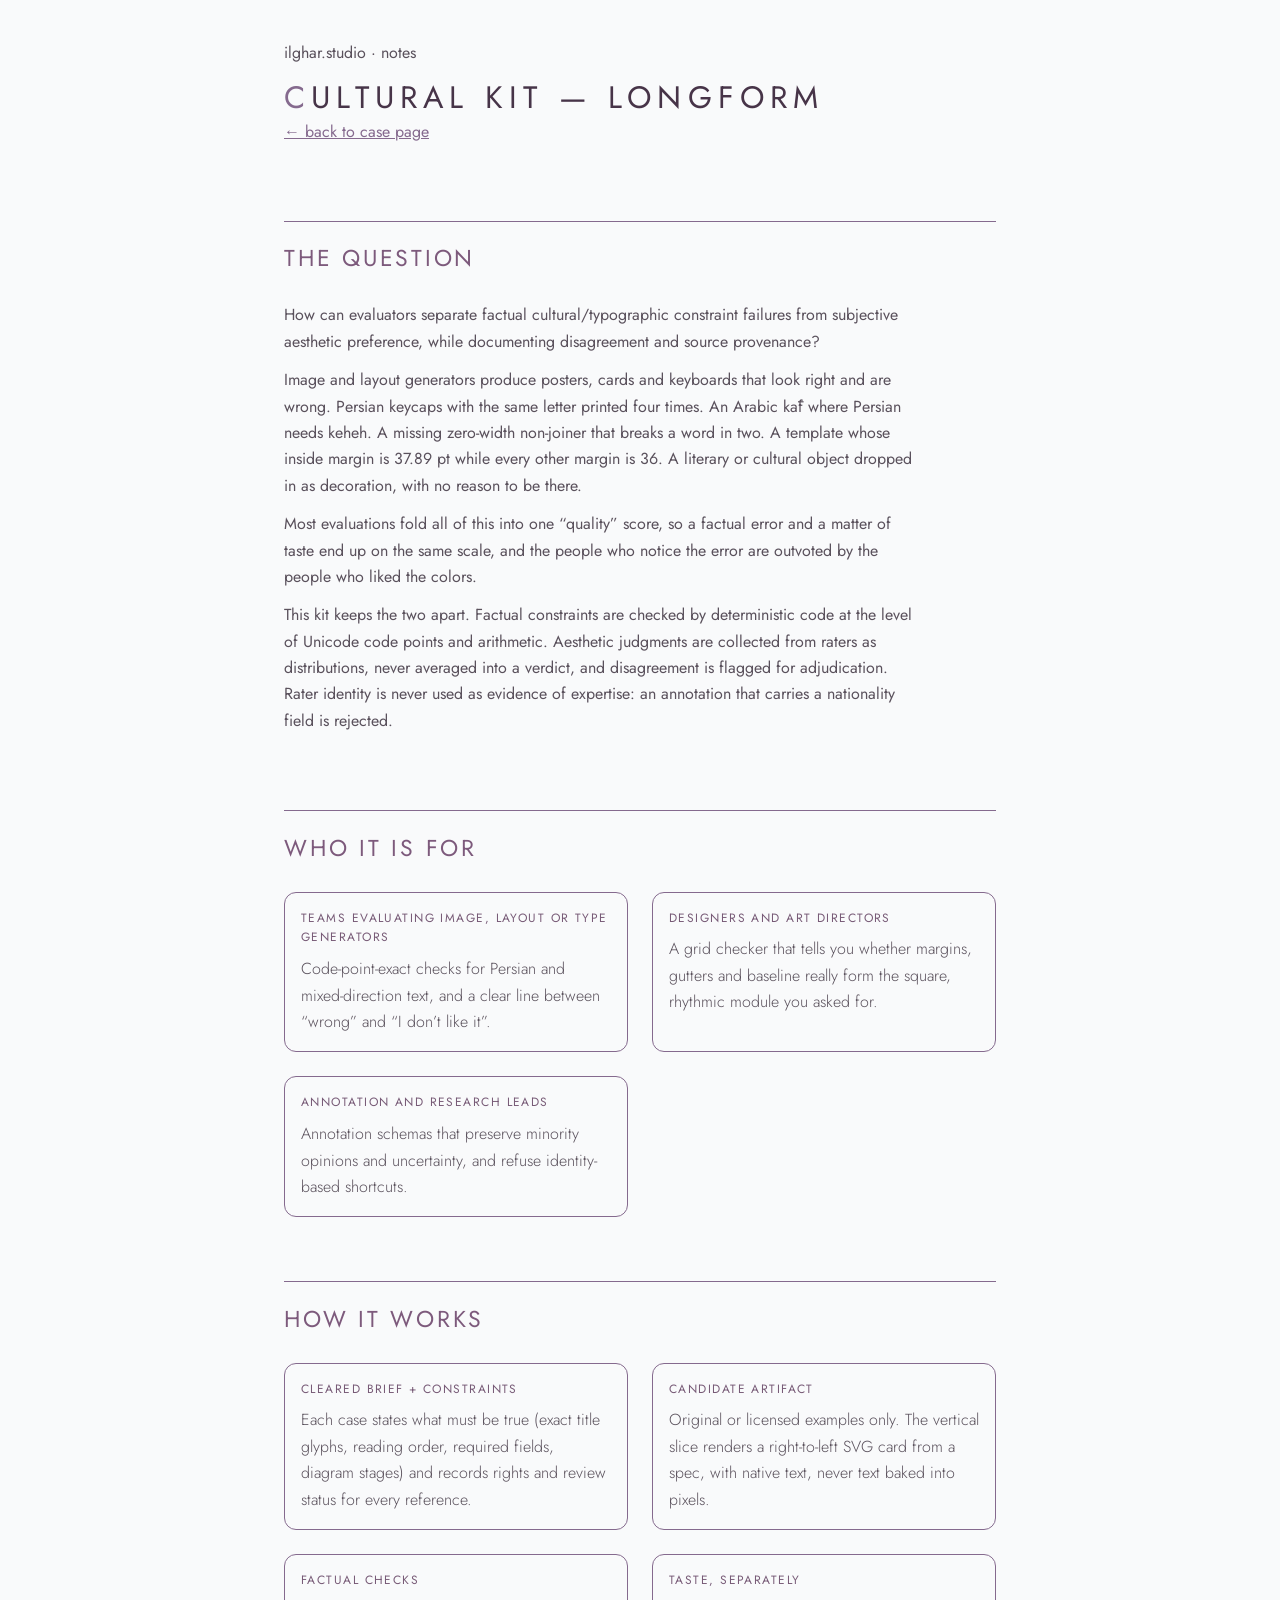
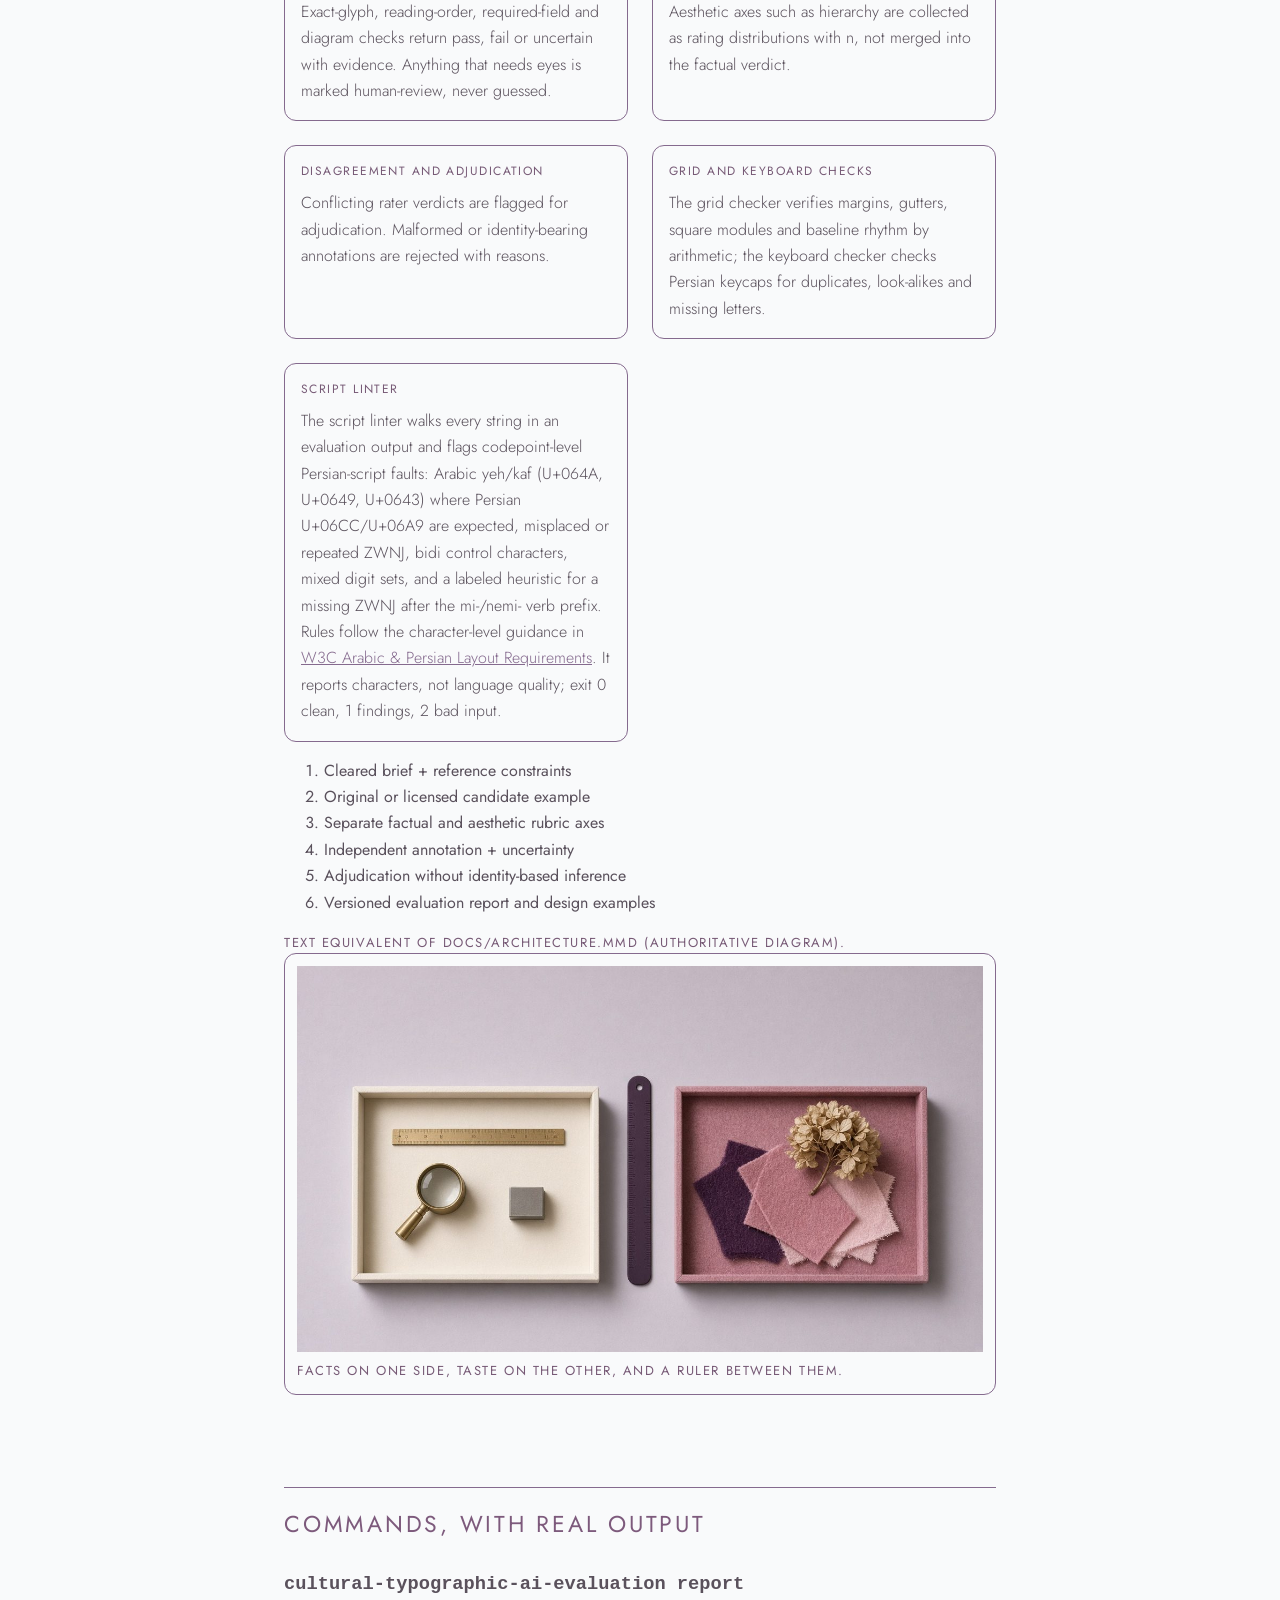
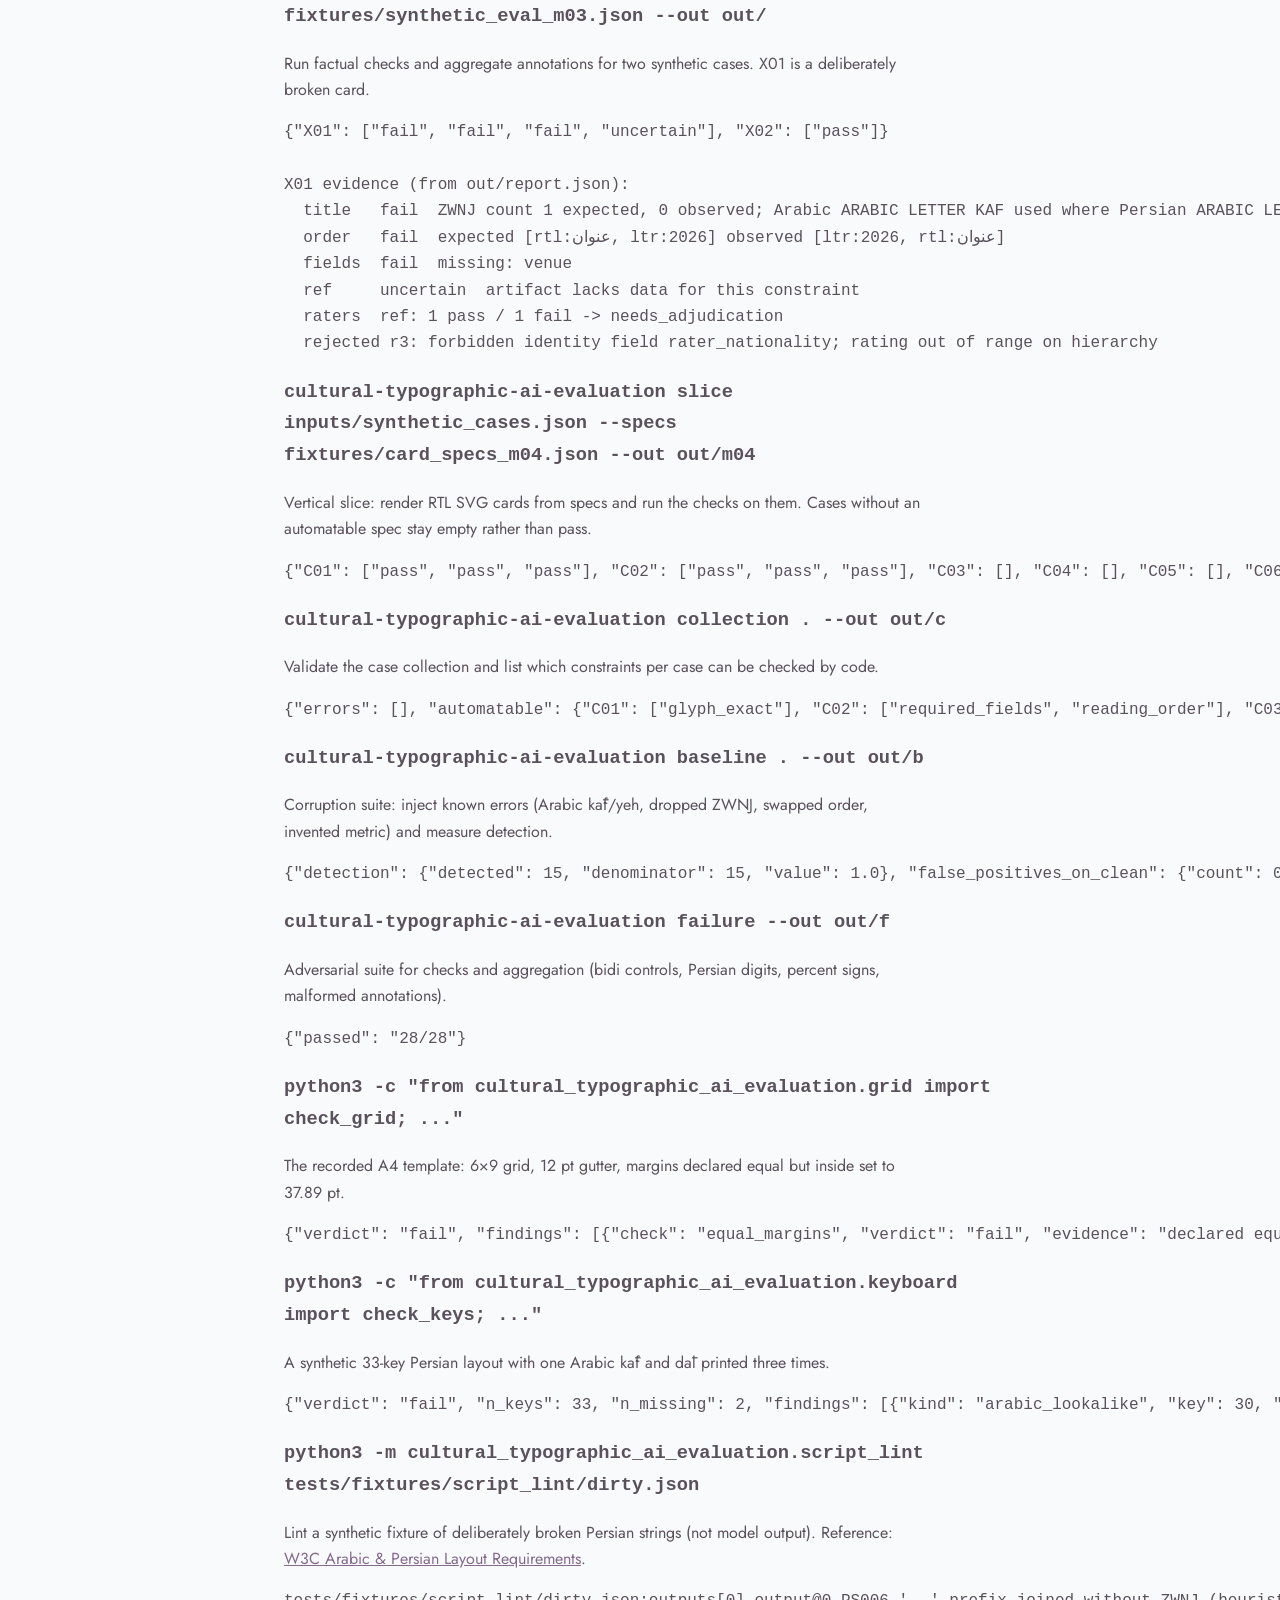
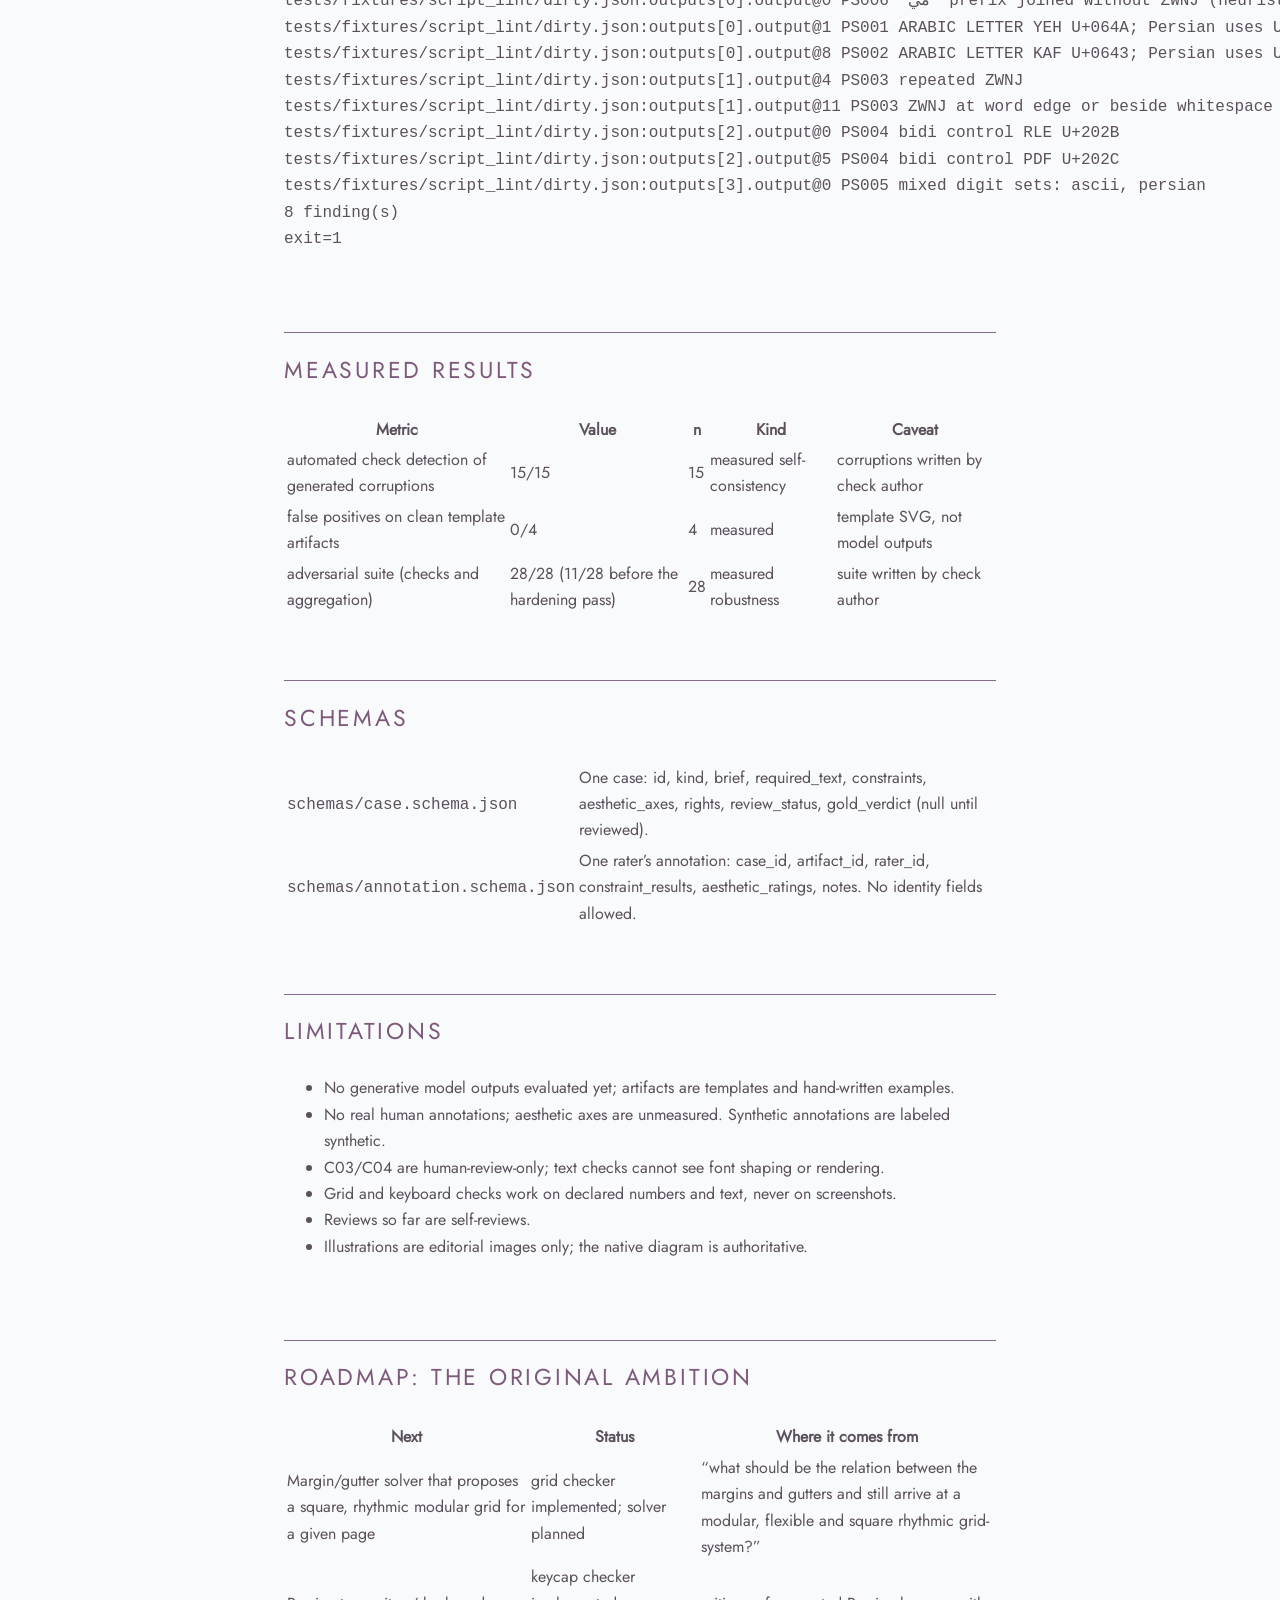
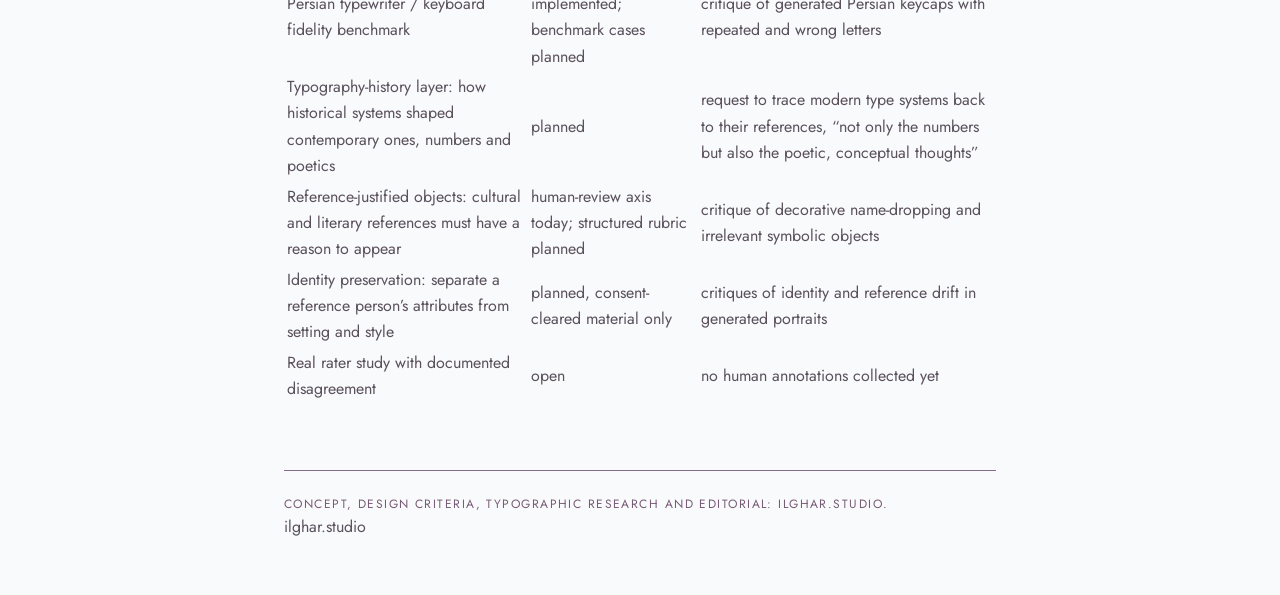
==== commit a3ee3eac: "Drop the leftover 960 column and Jost 500/600 faces PAGES_LONGFORM.html now uses the shared LAYOUT v" ====
--- a/docs/PAGES_LONGFORM.html
+++ b/docs/PAGES_LONGFORM.html
@@ -46,7 +46,7 @@
   }
 }
 </style>
-<body><main class="narrow" style="max-width:960px;margin:0 auto;padding:2rem 1rem">
+<body><main class="narrow">
 <p class="kicker">ilghar.studio · notes</p>
 <h1><span class="initial" style="color:var(--accent-dot)">C</span>ultural kit — longform</h1>
 <p><a href="../site/">← back to case page</a></p>
--- a/site/tokens.css
+++ b/site/tokens.css
@@ -1,33 +1,80 @@
-/* ilghar.studio tokens — PDF palette, canonical. No blue. */
+/* ilghar.studio tokens v2 — PDF palette, canonical. No blue.
+   Pink marks: light #aa527d, dark #fcb4c4 (pink-rule). */
 :root{
   --paper:#f9fafb; --ink:#5a515c; --plum:#473448;
   --mauve-em:#856a8e; --mauve-line:#7d5a7c; --mauve-label:#775a76;
-  --grey:#948e95; --grey-soft:#a6a1a7; --pink:#fcb4c4; --card:#2a272d; --on-dark:#d4d2d2;
-  --bg:var(--paper); --fg:var(--ink); --head:var(--plum); --label:var(--mauve-label); --line:var(--mauve-line);
-  --font:"Brandon Text",Jost,Jost; --font-fa:Vazirmatn,"Brandon Text",Jost;
-  --col:960px;
+  --grey:#948e95; --grey-soft:#a6a1a7; --pink:#fcb4c4;
+  --pink-mark-light:#aa527d; --pink-mark-dark:#fcb4c4;
+  --card:#2a272d; --on-dark:#d4d2d2;
+  /* roles (light) */
+  --bg:var(--paper); --canvas:var(--paper); --surface:var(--paper);
+  --fg:var(--ink); --name:var(--plum); --head:var(--plum);
+  --sec:var(--mauve-line); --label:var(--mauve-label); --line:var(--mauve-em); --muted:var(--mauve-line);
+  --dc:var(--pink-mark-light); --ring:var(--pink);
+  /* glass + soft shadow (palette-derived alphas only) */
+  --glass:rgba(249,250,251,.55); --glass-edge:rgba(255,255,255,.75);
+  --sh-d:rgba(71,52,72,.16); --sh-l:rgba(255,255,255,.9); --well:rgba(71,52,72,.10);
+  /* shape */
+  --r-frame:12px; --r-track:8px; --r-tag:3px;
+  /* type */
+  --font:Jost,sans-serif; --font-fa:Vazirmatn,Jost,sans-serif;
+  /* column */
+  --col-s:100%; --col-m:720px; --col-l:760px;
   color-scheme:light dark;
 }
-@media (prefers-color-scheme:dark){
-  :root{--bg:var(--card); --fg:var(--on-dark); --head:var(--on-dark); --label:var(--grey-soft); --line:var(--mauve-em);}
-}
+@media (prefers-color-scheme:dark){:root:not([data-theme=light]){
+  --bg:var(--card); --canvas:var(--card); --surface:var(--card); --fg:var(--on-dark);
+  --name:var(--mauve-em); --head:var(--mauve-em);
+  --sec:var(--grey-soft); --label:var(--grey-soft); --line:var(--grey-soft); --muted:var(--grey-soft);
+  --dc:var(--pink-mark-dark);
+  --glass:rgba(48,45,52,.55); --glass-edge:rgba(255,255,255,.10);
+  --sh-d:rgba(0,0,0,.38); --sh-l:rgba(255,255,255,.06); --well:rgba(0,0,0,.28); color-scheme:dark}}
+[data-theme=dark]{
+  --bg:var(--card); --canvas:var(--card); --surface:var(--card); --fg:var(--on-dark);
+  --name:var(--mauve-em); --head:var(--mauve-em);
+  --sec:var(--grey-soft); --label:var(--grey-soft); --line:var(--grey-soft); --muted:var(--grey-soft);
+  --dc:var(--pink-mark-dark);
+  --glass:rgba(48,45,52,.55); --glass-edge:rgba(255,255,255,.10);
+  --sh-d:rgba(0,0,0,.38); --sh-l:rgba(255,255,255,.06); --well:rgba(0,0,0,.28); color-scheme:dark}
+[data-theme=light]{
+  --bg:var(--paper); --canvas:var(--paper); --surface:var(--paper); --fg:var(--ink);
+  --name:var(--plum); --head:var(--plum);
+  --sec:var(--mauve-line); --label:var(--mauve-label); --line:var(--mauve-em); --muted:var(--mauve-line);
+  --dc:var(--pink-mark-light);
+  --glass:rgba(249,250,251,.55); --glass-edge:rgba(255,255,255,.75);
+  --sh-d:rgba(71,52,72,.16); --sh-l:rgba(255,255,255,.9); --well:rgba(71,52,72,.10); color-scheme:light}
+
 *{box-sizing:border-box}
-body{margin:0;background:var(--bg);color:var(--fg);font:300 16px/1.55 Jost} p{max-width:64ch;margin:0 0 12px} b,strong{font-weight:inherit}
-main{max-width:var(--col);margin:0 auto;padding:0 24px}
-@media (max-width:600px){main{padding:0 20px}}
+body{margin:0;background:var(--canvas);color:var(--fg);font:400 16px/1.65 var(--font)}
+b,strong{font-weight:inherit} p{max-width:64ch;margin:0 0 12px}
+main{max-width:var(--col-s);margin:0 auto;padding:24px 16px 40px}
+@media (min-width:768px){main{max-width:var(--col-m);padding:40px 24px 56px}}
+@media (min-width:1024px){main{max-width:var(--col-l)}}
 img,svg,video,iframe,canvas,figure{max-width:100%;height:auto}
-.name{font-size:40px;font-weight:400;letter-spacing:.14em;text-transform:uppercase;color:var(--head);margin:0} @media (max-width:600px){.name{font-size:30px}}
-.first{color:var(--pink)}
-.title{font-weight:500;font-size:.95rem;letter-spacing:.18em;text-transform:uppercase;color:var(--label)}
+
+h1,.name{font-size:24px;font-weight:400;letter-spacing:.14em;line-height:1.3;text-transform:uppercase;color:var(--name);margin:0}
+@media (min-width:768px){h1,.name{font-size:31px;letter-spacing:.2em}}
+.dc,.first{color:var(--dc)}
+.title{font-weight:400;font-size:.95rem;letter-spacing:.18em;text-transform:uppercase;color:var(--label)}
 .sub{font-size:.85rem;color:var(--fg)} .sub span+span::before{content:" | ";color:var(--line)}
-h2{font-weight:400;font-size:23px;letter-spacing:.12em;text-transform:uppercase;color:var(--label);border-top:1px solid var(--line);padding-top:.8em}
-.cards{display:grid;grid-template-columns:repeat(auto-fit,minmax(240px,1fr));gap:16px}
-.frame,.card{border:1px solid var(--line);border-radius:0;box-shadow:none;background:var(--bg);width:100%;margin:0}
+h2{font-size:18px;font-weight:400;letter-spacing:.12em;text-transform:uppercase;color:var(--sec);margin:0 0 24px;border-top:1px solid var(--line);padding-top:.8em}
+@media (min-width:768px){h2{font-size:23px}}
+.panel h2{font-size:15px;margin-bottom:12px;padding-bottom:8px;border-bottom:1px dotted var(--line)}
+.label,figcaption{font-size:13px;font-weight:400;letter-spacing:.12em;text-transform:uppercase;color:var(--label)}
+figcaption{margin-top:8px}
+
+.cards{display:grid;grid-template-columns:repeat(auto-fit,minmax(240px,1fr));gap:24px}
+.panel,.frame,.card{background:var(--surface);border:.32pt solid var(--line);border-radius:var(--r-frame);padding:20px;width:100%;margin:0;overflow:hidden;box-shadow:none}
+.frame{padding:0} .frame>img,.frame>canvas,.frame>iframe{display:block;width:100%}
 .card{padding:16px}
-.frame>img,.frame>canvas,.frame>iframe{display:block;width:100%}
-figcaption{margin-top:8px;font-size:12px;font-weight:400;letter-spacing:.12em;text-transform:uppercase;color:var(--label)}
-section{margin-top:64px} @media (max-width:600px){section{margin-top:48px}}
+
+/* buttons + states (glass, soft shadow) — not on frames */
+button,.glass{font:inherit;color:var(--fg);background:var(--glass);-webkit-backdrop-filter:blur(12px) saturate(1.1);backdrop-filter:blur(12px) saturate(1.1);border:1px solid var(--glass-edge);border-radius:var(--r-frame);padding:6px 12px;box-shadow:-3px -3px 8px var(--sh-l),4px 4px 10px var(--sh-d),inset 0 1px 0 var(--glass-edge);transition:box-shadow .16s}
+button:hover{box-shadow:-2px -2px 6px var(--sh-l),3px 3px 7px var(--sh-d),inset 0 1px 0 var(--glass-edge)}
+button:active,button[aria-pressed=true]{color:var(--name);box-shadow:inset 3px 3px 7px var(--sh-d),inset -3px -3px 7px var(--sh-l)}
+:focus-visible{outline:2px solid var(--ring);outline-offset:3px}
+
+section{margin-top:64px} @media (max-width:767px){section{margin-top:48px}}
 .r83{aspect-ratio:8/3}.r1610{aspect-ratio:16/10}.r43{aspect-ratio:4/3}
-.cards{gap:24px}
 ul.dots{list-style:none;padding:0} ul.dots li::before{content:"• ";color:var(--pink)}
 a{color:var(--mauve-em)}
--- a/site/pages-shell.css
+++ b/site/pages-shell.css
@@ -1,57 +1,69 @@
-/* LAYOUT.md shell — load after tokens.css. Aliases + 12-col + theme toggle. */
+/* LAYOUT.md shell v2 — load after tokens.css. Aliases + 12-col + theme toggle. */
 :root{
   --canvas:var(--bg); --surface:var(--bg); --accent:var(--mauve-em); --accent-fg:var(--paper);
-  --accent-dot:#856a8e; --ring:var(--mauve-line); --muted:var(--grey); --subtle:var(--grey-soft);
+  --accent-dot:#856a8e; --ring:var(--pink); --muted:var(--grey); --subtle:var(--grey-soft);
   --font-sans:var(--font); --title-lat-family:var(--font); --title-lat-weight:400;
   --label-weight:400; --figure-bg:var(--bg);
 }
 @media (prefers-color-scheme:dark){
-  :root{--accent-fg:var(--card); --canvas:var(--bg); --surface:var(--bg);}
+  :root:not([data-theme=light]){
+    --accent-fg:var(--card); --canvas:var(--bg); --surface:var(--bg);
+    --name:var(--mauve-em); --head:var(--mauve-em);
+  }
 }
 [data-theme=dark]{
-  --bg:var(--card); --fg:var(--on-dark); --head:var(--on-dark); --label:var(--grey-soft); --line:var(--mauve-em);
+  --bg:var(--card); --fg:var(--on-dark); --name:var(--mauve-em); --head:var(--mauve-em);
+  --label:var(--grey-soft); --line:var(--grey-soft); --sec:var(--grey-soft);
   --canvas:var(--bg); --surface:var(--bg); --accent-fg:var(--card);
+  --dc:var(--pink-mark-dark);
 }
 [data-theme=light]{
-  --bg:var(--paper); --fg:var(--ink); --head:var(--plum); --label:var(--mauve-label); --line:var(--mauve-line);
+  --bg:var(--paper); --fg:var(--ink); --name:var(--plum); --head:var(--plum);
+  --label:var(--mauve-label); --line:var(--mauve-em); --sec:var(--mauve-line);
   --canvas:var(--bg); --surface:var(--bg); --accent-fg:var(--paper);
+  --dc:var(--pink-mark-light);
 }
 html,body{background:var(--bg);color:var(--fg)}
 .ilg-case{min-height:100dvh;background:var(--bg);color:var(--fg)}
 main{
-  max-width:var(--col);margin:0 auto;padding:24px 24px 64px;
+  max-width:var(--col-s);margin:0 auto;padding:24px 16px 40px;
   display:grid;grid-template-columns:repeat(12,minmax(0,1fr));column-gap:24px;row-gap:0;
 }
-@media (max-width:600px){main{padding:20px 20px 48px}}
+@media (min-width:768px){main{max-width:var(--col-m);padding:40px 24px 56px}}
+@media (min-width:1024px){main{max-width:var(--col-l)}}
 main>*{grid-column:1/-1}
 .span12{grid-column:1/-1}
 .span6{grid-column:span 6}
 .span4{grid-column:span 4}
-@media (max-width:600px){.span6,.span4{grid-column:1/-1}}
+@media (max-width:767px){.span6,.span4{grid-column:1/-1}}
 .grid-66{display:grid;grid-template-columns:1fr 1fr;gap:24px}
 .grid-444{display:grid;grid-template-columns:1fr 1fr 1fr;gap:24px}
-@media (max-width:600px){.grid-66,.grid-444{grid-template-columns:1fr}}
+@media (max-width:767px){.grid-66,.grid-444{grid-template-columns:1fr}}
 header.site{display:flex;align-items:center;justify-content:space-between;gap:12px;margin:0 0 24px}
 .brand-label{font-size:12px;font-weight:400;letter-spacing:.12em;text-transform:uppercase;color:var(--label);margin:0}
 .theme-toggle,.ilg-theme-toggle{
   font:inherit;font-size:12px;letter-spacing:.12em;text-transform:uppercase;color:var(--fg);
-  background:transparent;border:1px solid var(--line);border-radius:0;padding:.35rem .7rem;cursor:pointer;
+  background:var(--glass);-webkit-backdrop-filter:blur(12px) saturate(1.1);backdrop-filter:blur(12px) saturate(1.1);
+  border:1px solid var(--glass-edge);border-radius:var(--r-frame);padding:.35rem .7rem;cursor:pointer;
+  box-shadow:-3px -3px 8px var(--sh-l),4px 4px 10px var(--sh-d),inset 0 1px 0 var(--glass-edge);
 }
-.theme-toggle:focus-visible,.ilg-theme-toggle:focus-visible{outline:2px solid var(--line);outline-offset:2px}
+.theme-toggle:hover,.ilg-theme-toggle:hover{box-shadow:-2px -2px 6px var(--sh-l),3px 3px 7px var(--sh-d),inset 0 1px 0 var(--glass-edge)}
+.theme-toggle[aria-pressed=true],.ilg-theme-toggle[aria-pressed=true]{color:var(--name);box-shadow:inset 3px 3px 7px var(--sh-d),inset -3px -3px 7px var(--sh-l)}
+.theme-toggle:focus-visible,.ilg-theme-toggle:focus-visible{outline:2px solid var(--ring);outline-offset:2px}
 .hero{text-align:left;margin:0 0 24px}
 .hero .name,.hero h1{
-  font-size:40px;font-weight:400;letter-spacing:.14em;text-transform:uppercase;color:var(--head);margin:0;
+  font-size:24px;font-weight:400;letter-spacing:.14em;line-height:1.3;text-transform:uppercase;color:var(--name);margin:0;
 }
-@media (max-width:600px){.hero .name,.hero h1{font-size:30px}}
-.hero .first,.hero .initial{color:var(--pink)}
-.hero .title{display:block;margin-top:8px;font-weight:500;font-size:.95rem;letter-spacing:.18em;text-transform:uppercase;color:var(--label)}
+@media (min-width:768px){.hero .name,.hero h1{font-size:31px;letter-spacing:.2em}}
+.hero .first,.hero .initial{color:var(--dc)}
+.hero .title{display:block;margin-top:8px;font-weight:400;font-size:.95rem;letter-spacing:.18em;text-transform:uppercase;color:var(--label)}
 .hero .sub{font-size:17px;font-weight:300;color:var(--fg);margin:12px 0 0;max-width:64ch}
 .hero .sub span+span::before{content:" | ";color:var(--line)}
 .badge,.status{
   display:inline-block;margin-top:12px;border:1px solid var(--line);padding:.15rem .65rem;
-  font-size:12px;letter-spacing:.12em;text-transform:uppercase;color:var(--label);border-radius:0;
+  font-size:12px;letter-spacing:.12em;text-transform:uppercase;color:var(--label);border-radius:var(--r-tag,3px);
 }
-.frame{border:1px solid var(--line);border-radius:0;box-shadow:none;background:var(--bg);width:100%;margin:0;padding:0;overflow:hidden}
+.frame{border:.32pt solid var(--line);border-radius:var(--r-frame);box-shadow:none;background:var(--bg);width:100%;margin:0;padding:0;overflow:hidden}
 .frame>img,.frame>canvas,.frame>iframe,.frame>svg,.frame>picture{display:block;width:100%;height:auto;border:0;border-radius:0}
 .frame.r83{aspect-ratio:8/3}
 .frame.r1610{aspect-ratio:16/10}
@@ -60,11 +72,12 @@
 .frame.placeholder{min-height:0;display:block;background:var(--bg)}
 figure{margin:0}
 figcaption,.cap{
-  margin-top:8px;font-size:12px;font-weight:400;letter-spacing:.12em;text-transform:uppercase;color:var(--label);
+  margin-top:8px;font-size:13px;font-weight:400;letter-spacing:.12em;text-transform:uppercase;color:var(--label);
 }
-h2{font-weight:400;font-size:23px;letter-spacing:.12em;text-transform:uppercase;color:var(--label);
+h2{font-weight:400;font-size:18px;letter-spacing:.12em;text-transform:uppercase;color:var(--sec);
   border-top:1px solid var(--line);padding-top:.8em;margin:0 0 24px}
-.card{border:1px solid var(--line);border-radius:0;box-shadow:none;background:var(--bg);padding:16px;margin:0}
+@media (min-width:768px){h2{font-size:23px}}
+.card{border:.32pt solid var(--line);border-radius:var(--r-frame);box-shadow:none;background:var(--bg);padding:16px;margin:0}
 .card h3{font-size:12px;font-weight:400;letter-spacing:.12em;text-transform:uppercase;color:var(--label);margin:0 0 8px}
 .card p{margin:0;font-size:16px;font-weight:300;max-width:64ch}
 ul.dots{list-style:none;padding:0;margin:0}
@@ -72,8 +85,8 @@
 ul.dots li::before{content:"• ";color:#856a8e}
 a{color:var(--mauve-em)}
 footer{margin-top:64px;padding-top:24px;border-top:1px solid var(--line);font-size:12px;letter-spacing:.12em;text-transform:uppercase;color:var(--label)}
-/* kill legacy shadows/radii from any leftover inline */
-.ilg-frame{border:1px solid var(--line);border-radius:0;box-shadow:none;background:var(--bg);padding:0;overflow:hidden;width:100%}
+/* kill legacy shadows from any leftover inline; keep 12px frame radius */
+.ilg-frame{border:.32pt solid var(--line);border-radius:var(--r-frame);box-shadow:none;background:var(--bg);padding:0;overflow:hidden;width:100%}
 .board{margin:0}
 .board img,.board picture{border-radius:0;box-shadow:none!important}
 
@@ -83,9 +96,9 @@
 figure.span12 > .hero-art, figure.hero > .hero-art{width:100%}
 
 
-/* section rhythm — exactly 64px (48px ≤600); no extra h2 top margin */
+/* section rhythm — 64px (48px ≤767); no extra h2 top margin */
 section{margin-top:64px;margin-bottom:0}
-@media (max-width:600px){section{margin-top:48px}}
+@media (max-width:767px){section{margin-top:48px}}
 figure.span12{margin:0}
 
 /* Live demo frames: full width, height follows content — no forced 16:10.
@@ -115,7 +128,7 @@
   border:0;
   position:static;
 }
-@media (max-width:600px){
+@media (max-width:767px){
   section[aria-label="Live function"] .frame iframe,
   .frame.live iframe{min-height:520px}
 }
